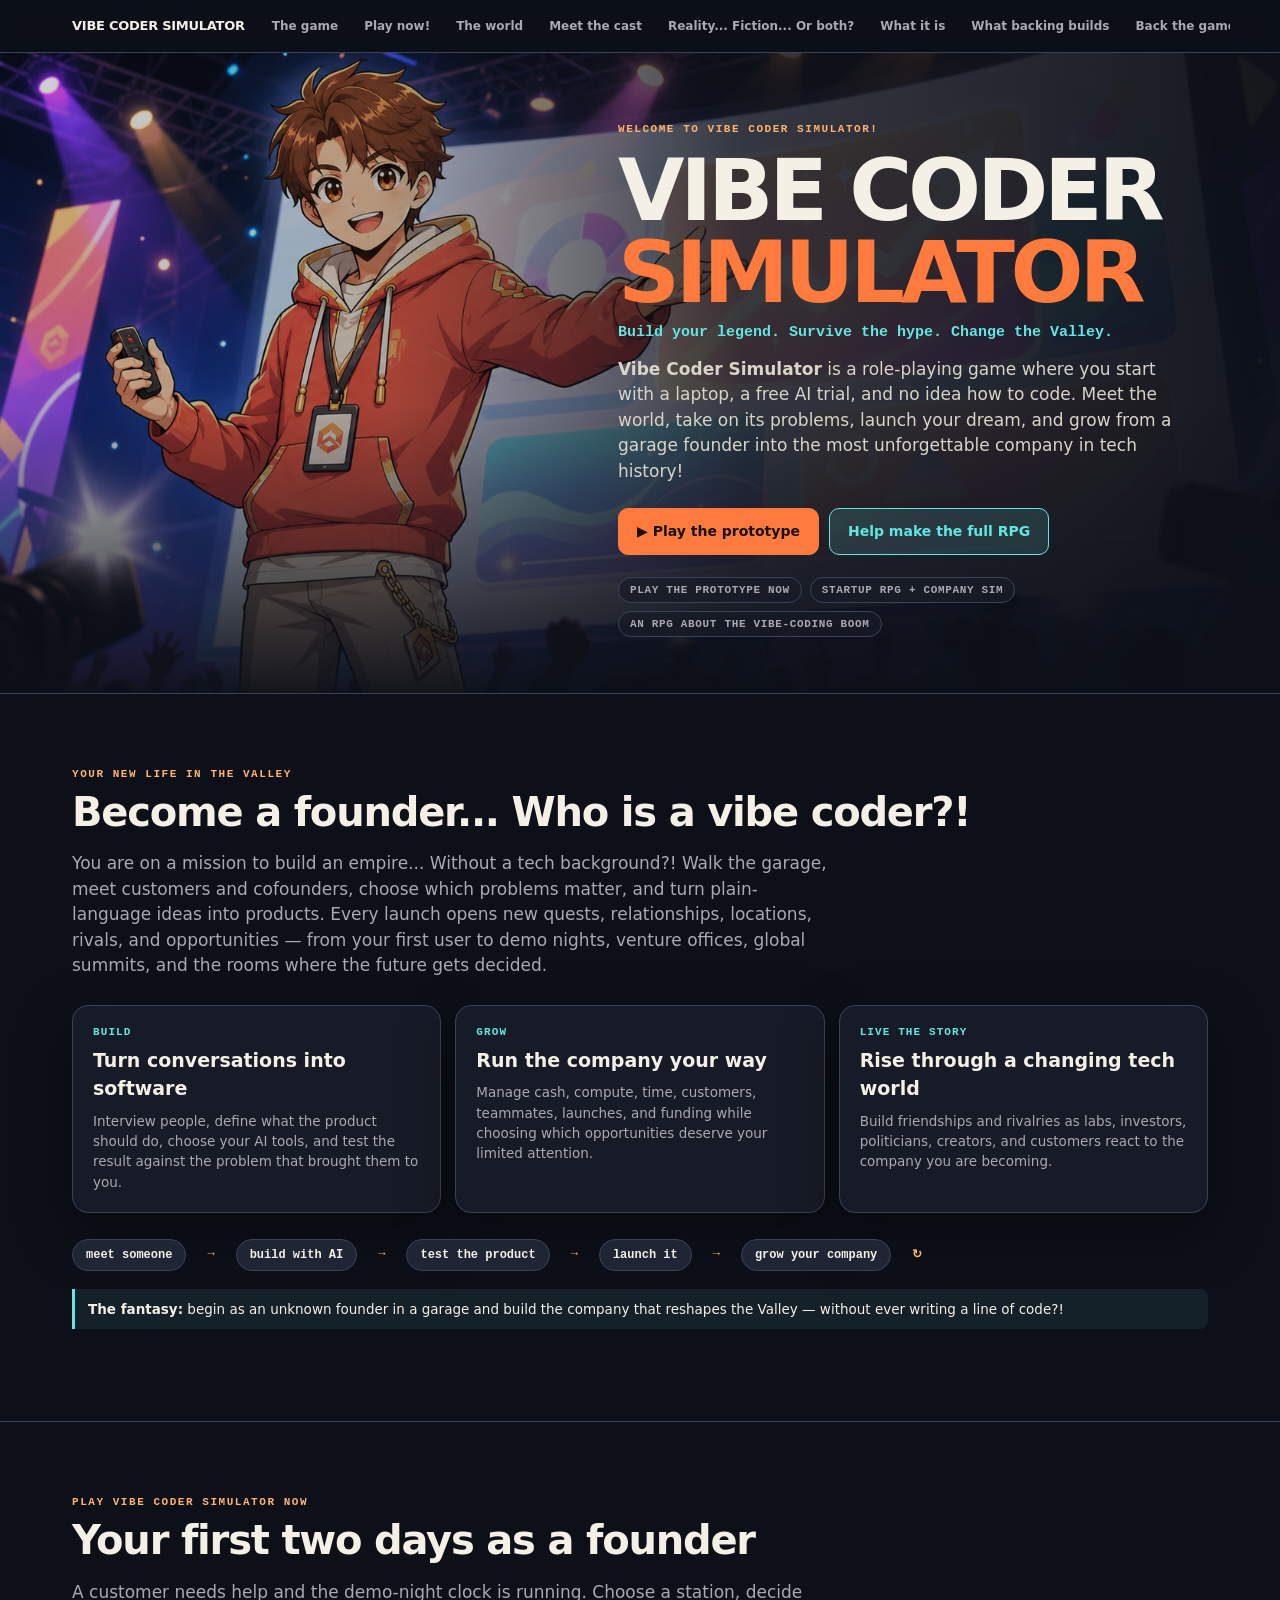
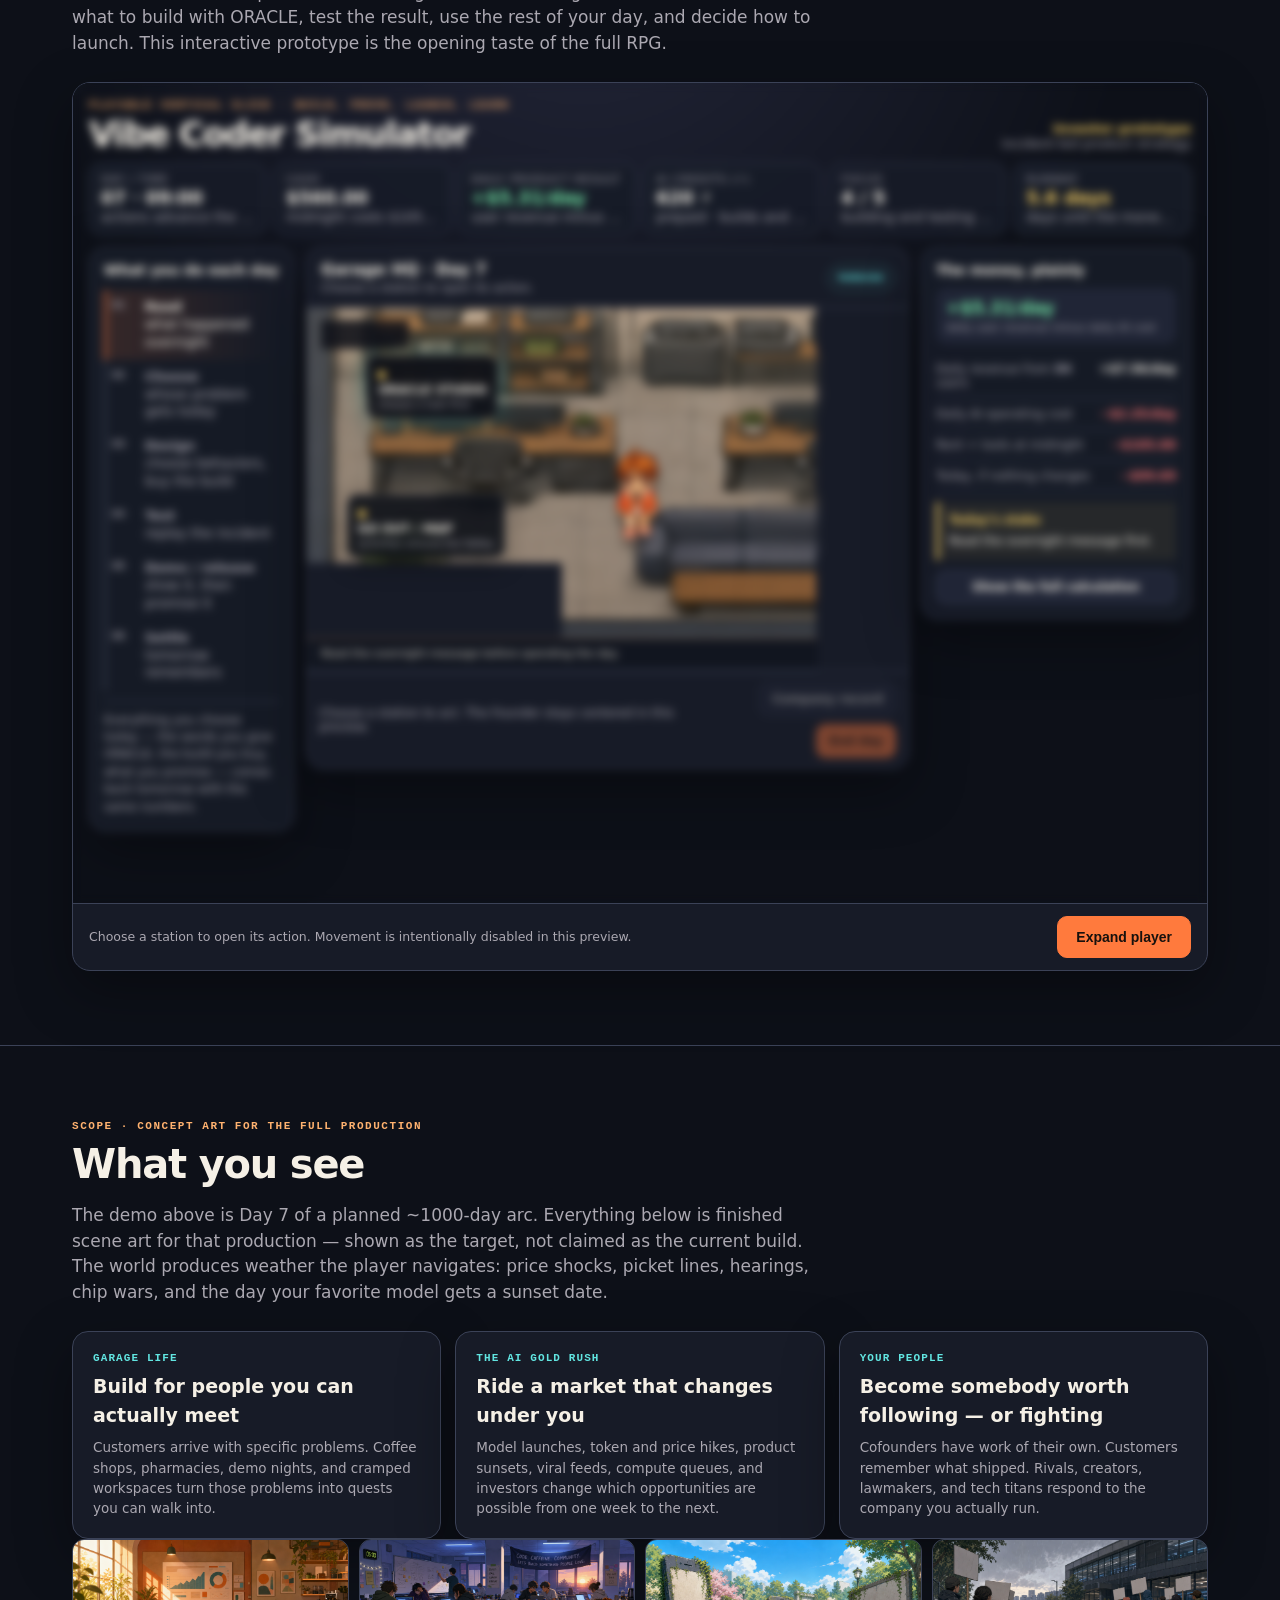
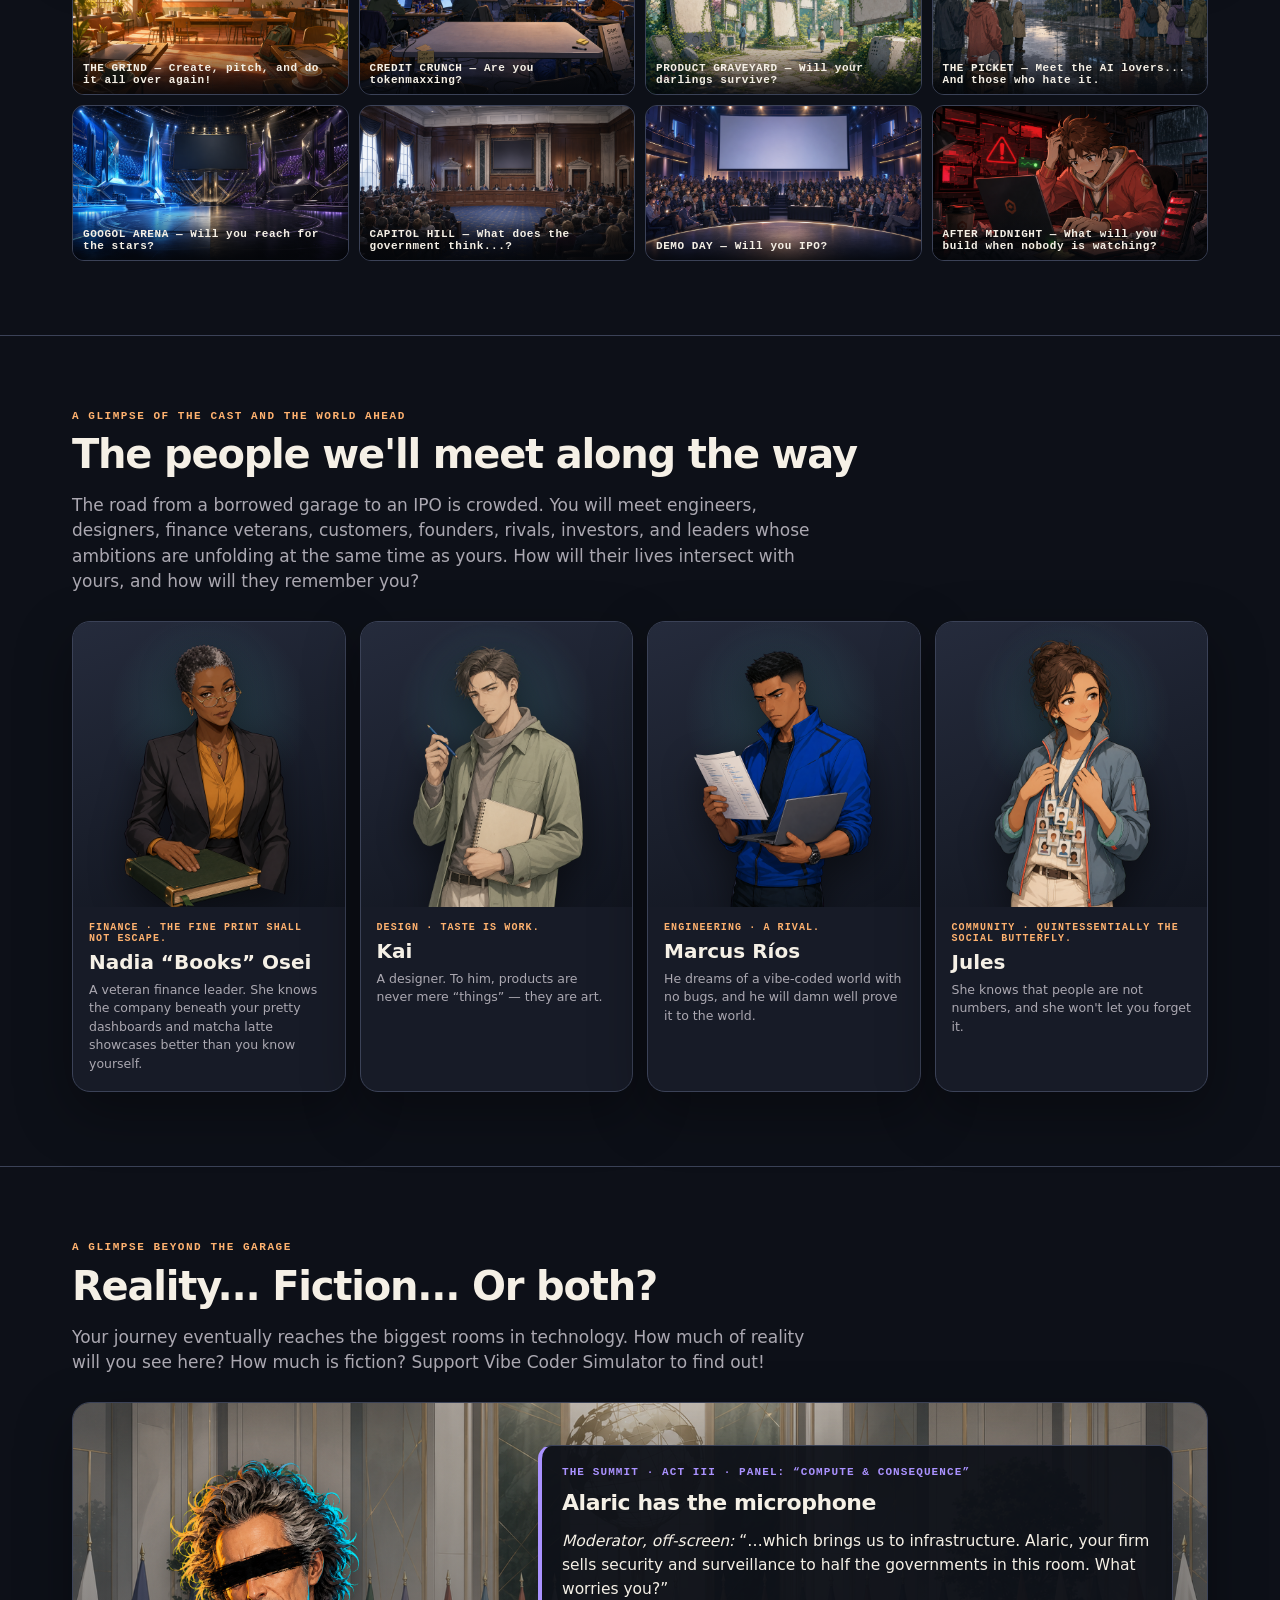
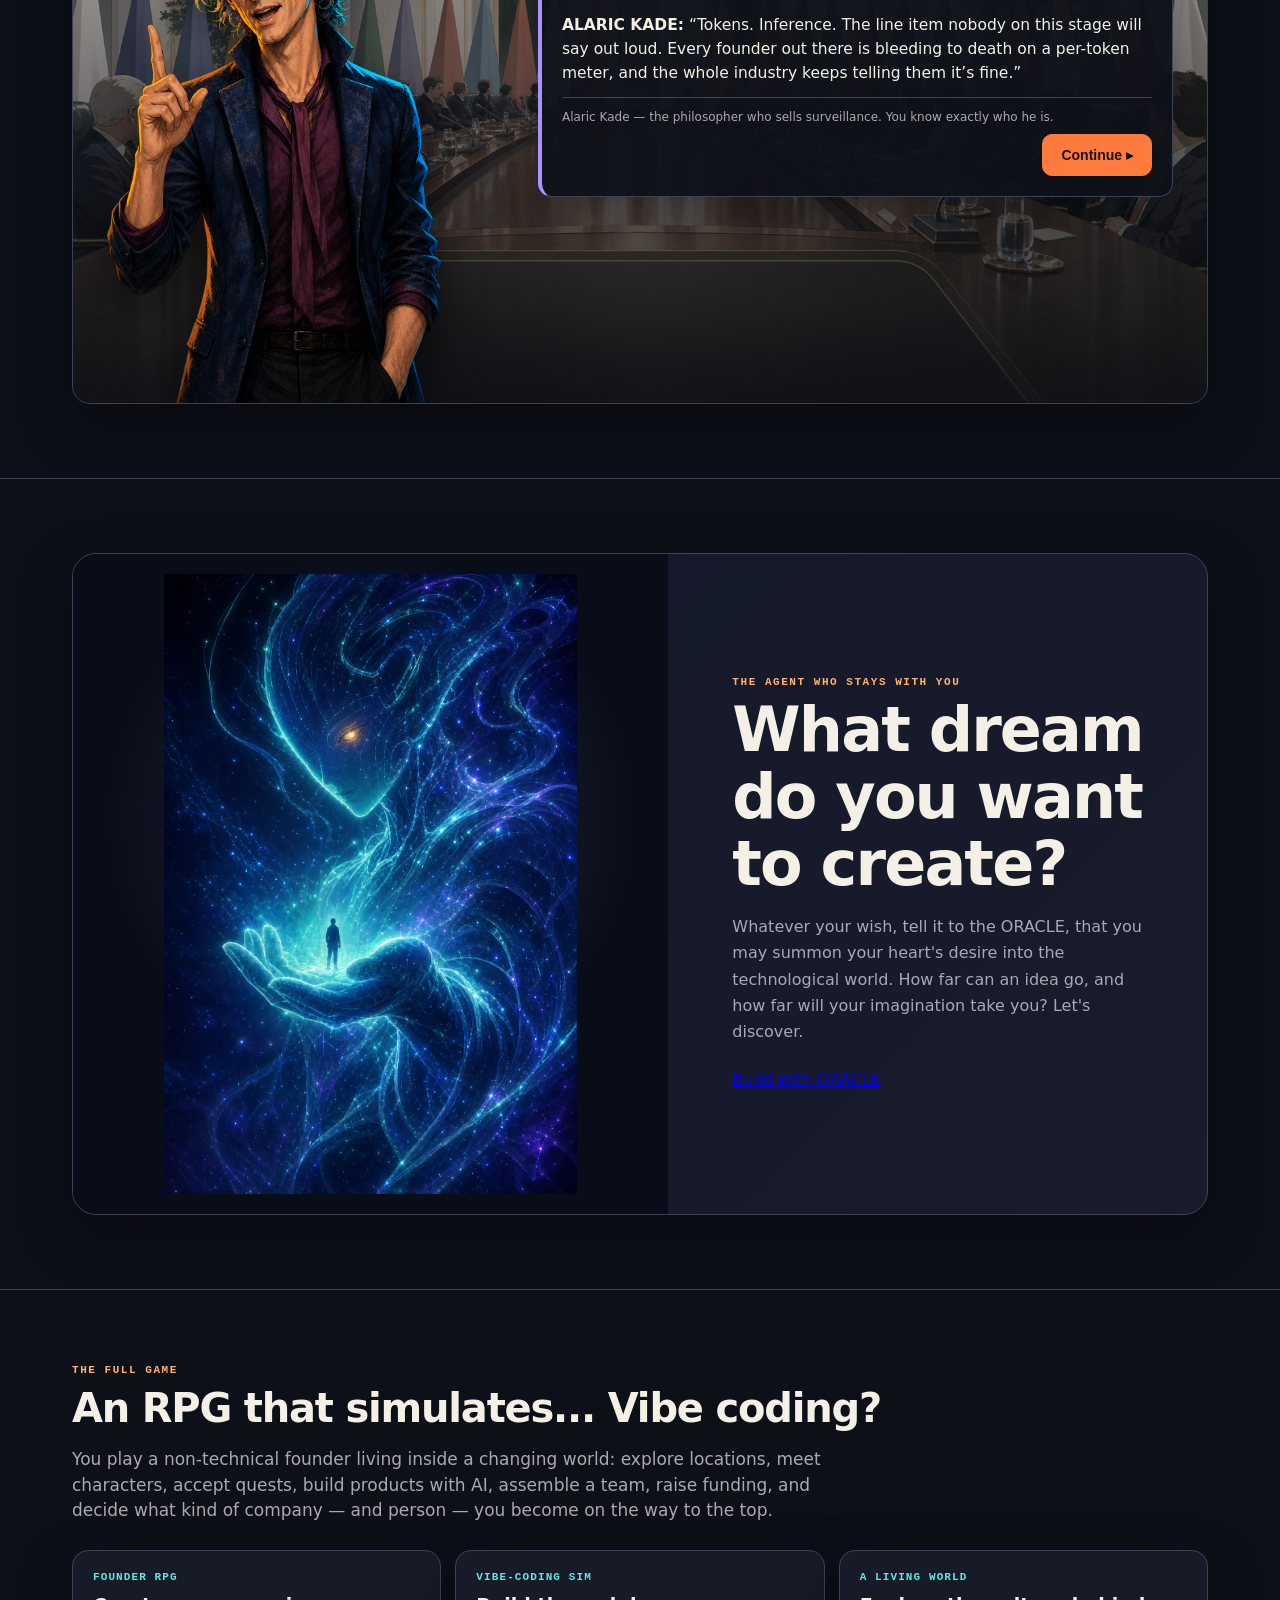
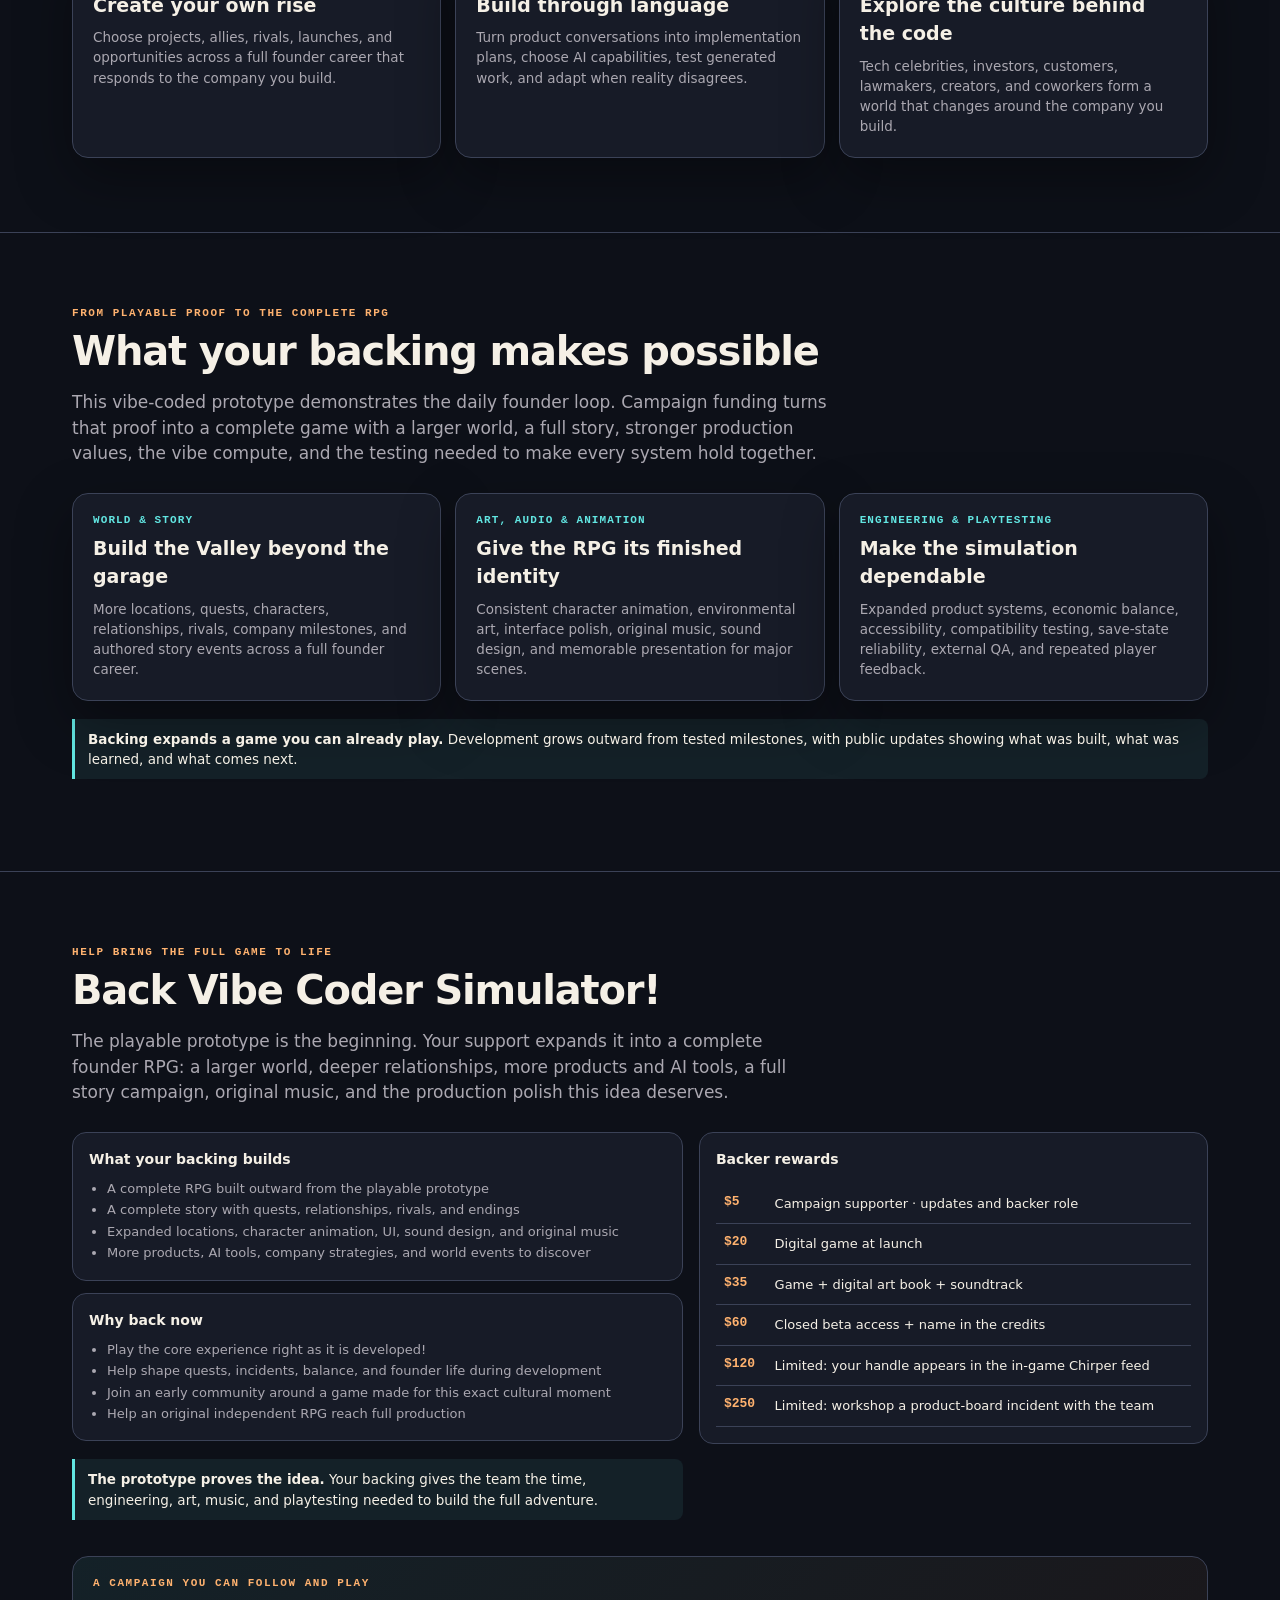
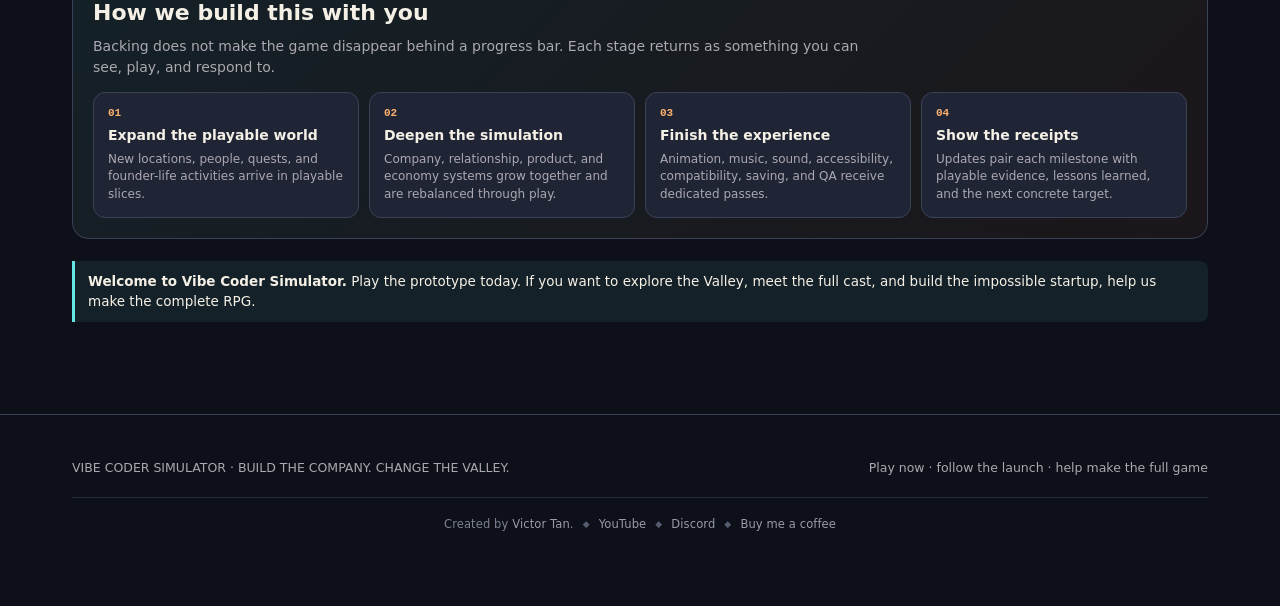
==== index.html @ 46c64060 "Publish Vibe Coder Simulator campaign preview" ====
<!DOCTYPE html>
<html lang="en">
<head>
<meta charset="utf-8">
<meta name="viewport" content="width=device-width, initial-scale=1">
<title>Vibe Coder Simulator — The startup RPG</title>
<style>
  :root{
    --bg:#0d1018;--panel:#171b27;--panel2:#202536;--panel3:#292f42;--ink:#f5f0e6;
    --muted:#aba8b1;--line:#3b4257;--orange:#ff7a3d;--orange2:#ffb26f;--cyan:#62e6e2;
    --green:#73e7a6;--yellow:#f3cc62;--red:#ff7777;--violet:#aa92ff;
    --shadow:0 20px 55px rgba(0,0,0,.35)
  }
  *{box-sizing:border-box}
  html{scroll-behavior:smooth}
  body{margin:0;background:var(--bg);color:var(--ink);font-family:Inter,ui-sans-serif,system-ui,-apple-system,"Segoe UI",sans-serif;line-height:1.5}
  .micro{font:700 11px/1.2 ui-monospace,SFMono-Regular,Menlo,monospace;letter-spacing:.14em;text-transform:uppercase;color:var(--orange2)}
  .wrap{max-width:1180px;margin:0 auto;padding:0 22px}
  nav{position:sticky;top:0;z-index:40;background:rgba(13,16,24,.92);backdrop-filter:blur(8px);border-bottom:1px solid var(--line)}
  nav .wrap{display:flex;gap:4px;align-items:center;padding:10px 22px;overflow-x:auto}
  nav b{font-size:13px;letter-spacing:-.02em;margin-right:12px;white-space:nowrap}
  nav a{color:var(--muted);text-decoration:none;font-size:12px;font-weight:700;padding:7px 11px;border-radius:999px;white-space:nowrap}
  nav a:hover{color:var(--ink);background:var(--panel2)}
  section{padding:74px 0;border-bottom:1px solid var(--line)}
  h2{font-size:clamp(26px,3.4vw,40px);letter-spacing:-.03em;line-height:1.08;margin:10px 0 14px}
  h3{font-size:17px;margin:0 0 8px}
  p.lead{font-size:17px;color:var(--muted);max-width:760px}
  .btn{display:inline-block;border:1px solid var(--line);border-radius:10px;background:var(--panel2);color:var(--ink);padding:12px 18px;cursor:pointer;font-weight:800;font-size:14px;text-decoration:none}
  .btn:hover{border-color:var(--orange2)}
  .btn.primary{background:var(--orange);border-color:var(--orange);color:#17110d}
  .btn.cyan{background:rgba(98,230,226,.14);border-color:var(--cyan);color:var(--cyan)}

  /* HERO */
  .hero{position:relative;overflow:hidden;border-bottom:1px solid var(--line);background:
    linear-gradient(90deg,rgba(13,16,24,.03) 0%,rgba(13,16,24,.16) 30%,rgba(13,16,24,.78) 58%,rgba(13,16,24,.96) 100%),
    linear-gradient(180deg,rgba(13,16,24,.15) 0%,rgba(13,16,24,.2) 55%,rgba(13,16,24,.96) 100%),
    url('assets/scenes/founder-vibe-coding/pc-01-demo-day-presentation-success-v1.png') 78% 24%/cover}
  .hero .wrap{display:flex;justify-content:flex-end;align-items:flex-end;min-height:640px;padding-top:70px;padding-bottom:0}
  .hero-copy{padding-bottom:56px;max-width:590px;width:52%}
  .hero h1{font-size:clamp(44px,7vw,86px);line-height:.95;letter-spacing:-.05em;margin:14px 0 4px}
  .hero h1 span{color:var(--orange)}
  .tagline{font:700 15px ui-monospace,monospace;color:var(--cyan);margin:10px 0 16px}
  .hero p{color:#d9d4c8;font-size:17px;max-width:560px;margin:0 0 24px}
  .hero-cta{display:flex;gap:10px;flex-wrap:wrap}
  .hero-art{align-self:end;display:flex;justify-content:center}
  .hero-art img{max-height:540px;max-width:100%;filter:drop-shadow(0 24px 34px rgba(0,0,0,.55))}
  .badges{display:flex;gap:8px;flex-wrap:wrap;margin-top:22px}
  .badge{font:700 11px ui-monospace,monospace;letter-spacing:.06em;color:var(--muted);border:1px solid var(--line);border-radius:999px;padding:6px 11px;background:rgba(23,27,39,.75)}

  /* CARDS */
  .grid3{display:grid;grid-template-columns:repeat(3,1fr);gap:14px;margin:26px 0 0}
  .card{background:var(--panel);border:1px solid var(--line);border-radius:16px;padding:20px;box-shadow:var(--shadow)}
  .card .k{font:700 11px ui-monospace,monospace;letter-spacing:.1em;color:var(--cyan)}
  .card h3{font-size:19px;margin:8px 0 8px}
  .card p{font-size:13.5px;color:var(--muted);margin:0}
  .loop-line{display:flex;gap:8px;flex-wrap:wrap;margin-top:26px}
  .loop-chip{font:700 12px ui-monospace,monospace;border:1px solid var(--line);border-radius:999px;padding:8px 13px;color:var(--ink);background:var(--panel2)}
  .loop-chip.arrow{border:0;background:none;color:var(--orange2)}

  /* DEMO */
  .demo-frame{margin-top:26px;border:1px solid var(--line);border-radius:18px;overflow:hidden;box-shadow:var(--shadow);background:var(--panel)}
  .demo-frame iframe{width:100%;height:820px;border:0;display:block}
  .demo-note{display:flex;gap:12px;justify-content:space-between;align-items:center;padding:12px 16px;border-top:1px solid var(--line);flex-wrap:wrap}
  .demo-note p{margin:0;font-size:12.5px;color:var(--muted)}
  .demo-frame.expanded{position:fixed;inset:8px;z-index:100;margin:0;border-radius:14px;display:flex;flex-direction:column;background:var(--bg)}
  .demo-frame.expanded iframe{height:auto;min-height:0;flex:1}
  .demo-frame.expanded .demo-note{background:var(--panel)}
  body.demo-expanded{overflow:hidden}

  /* WORLD GALLERY */
  .gallery{display:grid;grid-template-columns:repeat(4,1fr);gap:10px}
  .shot{position:relative;margin:0;border:1px solid var(--line);border-radius:12px;overflow:hidden;aspect-ratio:16/9;background:var(--panel2)}
  .shot img{width:100%;height:100%;object-fit:cover;display:block;transition:transform .25s}
  .shot:hover img{transform:scale(1.04)}
  .shot figcaption{position:absolute;inset:auto 0 0 0;padding:20px 10px 8px;background:linear-gradient(180deg,transparent,rgba(4,6,10,.88));font:700 11px ui-monospace,monospace;letter-spacing:.05em}

  /* PEOPLE + AGENTS */
  .people-grid{display:grid;grid-template-columns:repeat(4,1fr);gap:14px;margin-top:26px}
  .people-card{overflow:hidden;border:1px solid var(--line);border-radius:18px;background:var(--panel);box-shadow:var(--shadow)}
  .people-portrait{height:285px;display:flex;align-items:flex-end;justify-content:center;background:radial-gradient(circle at 50% 32%,rgba(98,230,226,.16),transparent 42%),linear-gradient(160deg,#252b3c,#11151f);overflow:hidden}
  .people-portrait img{display:block;width:100%;height:100%;object-fit:contain;object-position:center bottom;padding:14px 12px 0;filter:drop-shadow(0 14px 18px rgba(0,0,0,.48))}
  .people-copy{padding:15px 16px 18px}
  .people-copy .role{font:700 10px ui-monospace,monospace;letter-spacing:.11em;text-transform:uppercase;color:var(--orange2)}
  .people-copy h3{font-size:20px;line-height:1.1;margin:7px 0 8px}
  .people-copy p{font-size:12.5px;color:var(--muted);margin:0;line-height:1.48}
  .oracle-showcase{display:grid;grid-template-columns:minmax(0,1.05fr) minmax(300px,.95fr);overflow:hidden;border:1px solid var(--line);border-radius:24px;background:linear-gradient(135deg,#12172a,#191c2a);box-shadow:var(--shadow)}
  .oracle-art{min-height:560px;display:flex;align-items:center;justify-content:center;padding:20px;background:radial-gradient(circle at 50% 40%,rgba(170,146,255,.18),transparent 54%),#090d18}
  .oracle-art img{display:block;width:100%;height:100%;max-height:620px;object-fit:contain;object-position:center}
  .oracle-copy{align-self:center;padding:clamp(28px,5vw,66px)}
  .oracle-copy h2{font-size:clamp(34px,5vw,62px);margin:8px 0 16px}
  .oracle-copy p{font-size:16px;color:var(--muted);line-height:1.65;margin:0 0 22px}

  .roadmap{display:grid;grid-template-columns:repeat(4,1fr);gap:10px;margin-top:14px}
  .road-step{background:var(--panel2);border:1px solid var(--line);border-radius:12px;padding:14px}
  .road-step .n{display:block;color:var(--orange2);font:700 11px ui-monospace,monospace;margin-bottom:6px}
  .road-step b{display:block;font-size:14px;margin-bottom:5px}
  .road-step p{margin:0;color:var(--muted);font-size:12px;line-height:1.45}
  .development{margin-top:18px;padding:20px;background:linear-gradient(135deg,rgba(98,230,226,.08),rgba(255,122,61,.06));border:1px solid var(--line);border-radius:16px}
  .development h3{font-size:22px;margin:6px 0 7px}.development>p{max-width:790px;color:var(--muted);margin:0;font-size:14px}

  /* CUTSCENE */
  .scene-shell{margin-top:26px;border:1px solid var(--line);border-radius:18px;overflow:hidden;box-shadow:var(--shadow)}
  .scene{position:relative;min-height:600px;background:linear-gradient(180deg,rgba(11,13,18,.18),rgba(11,13,18,.87)),url('assets/scenes/BG-11-summit-table.png') center/cover}
  .scene-character{position:absolute;left:2%;bottom:0;height:92%;max-width:44%;object-fit:contain;object-position:left bottom;filter:drop-shadow(0 18px 22px rgba(0,0,0,.6));transition:opacity .2s}
  .scene-box{position:absolute;right:3%;top:7%;width:56%;background:rgba(13,16,24,.94);border:1px solid var(--line);border-left:4px solid var(--violet);border-radius:14px;padding:20px;box-shadow:var(--shadow)}
  .scene-box .speaker{font:700 11px ui-monospace,monospace;letter-spacing:.1em;color:var(--violet)}
  .scene-box h4{font-size:22px;margin:8px 0 10px;letter-spacing:-.02em}
  .scene-box p{font-size:15.5px;line-height:1.55;margin:0 0 12px}
  .scene-box .aside{font-size:12px;color:var(--muted);border-top:1px solid var(--line);padding-top:10px;margin-top:4px}
  .scene-actions{display:flex;justify-content:flex-end;gap:8px;margin-top:8px}
  .hud-mock{background:#11151f;border:1px dashed var(--line);border-radius:10px;padding:10px 13px;font:12.5px/1.7 ui-monospace,monospace;color:var(--yellow);margin:10px 0}
  .ticker{background:#11151f;border:1px solid var(--line);border-radius:10px;padding:10px 13px;font:12px/1.6 ui-monospace,monospace;color:var(--cyan);margin:10px 0}

  /* DESIGN NOTES */
  .note-card{background:var(--panel);border:1px solid var(--line);border-radius:16px;padding:20px;margin-top:14px}
  .note-card .q{font-size:16px;font-weight:800;margin:0 0 8px}
  .note-card p{font-size:13.5px;color:var(--muted);margin:0 0 8px}
  .status{display:inline-block;font:700 10px ui-monospace,monospace;letter-spacing:.08em;border-radius:999px;padding:4px 10px;margin-bottom:10px}
  .status.shipped{color:var(--green);border:1px solid rgba(115,231,166,.5)}
  .status.next{color:var(--yellow);border:1px solid rgba(243,204,98,.5)}
  .status.shift{color:var(--red);border:1px solid rgba(255,119,119,.5)}

  /* KICKSTARTER */
  .ks-grid{display:grid;grid-template-columns:1.2fr 1fr;gap:16px;margin-top:26px}
  .scopebox{background:var(--panel);border:1px solid var(--line);border-radius:14px;padding:16px}
  .scopebox.risk{border-color:rgba(255,119,119,.5)}
  .scopebox h3{font-size:14px}
  .scopebox ul{margin:0;padding-left:18px;color:var(--muted);font-size:13px;line-height:1.65}
  .tiers{width:100%;border-collapse:collapse;margin-top:14px}
  .tiers td{padding:10px 8px;border-bottom:1px solid var(--line);font-size:13px;vertical-align:top}
  .tiers td:first-child{font:700 13px ui-monospace,monospace;color:var(--orange2);white-space:nowrap}
  .budget-table{width:100%;border-collapse:collapse;margin-top:18px;background:var(--panel);border:1px solid var(--line);border-radius:14px;overflow:hidden}
  .budget-table th,.budget-table td{padding:12px 14px;border-bottom:1px solid var(--line);font-size:13px;text-align:left;vertical-align:top}
  .budget-table th{font:700 10px ui-monospace,monospace;letter-spacing:.09em;color:var(--orange2);background:var(--panel2)}
  .budget-table td:nth-child(2){color:var(--muted)}
  .budget-table td:last-child,.budget-table th:last-child{text-align:right;white-space:nowrap;font-family:ui-monospace,monospace;color:var(--ink)}
  .budget-table tr:last-child td{border-bottom:0;font-weight:800;background:rgba(255,122,61,.08)}
  .plain-rule{border-left:3px solid var(--cyan);padding:10px 13px;background:rgba(98,230,226,.08);font-size:13.5px;line-height:1.5;margin:18px 0;border-radius:0 8px 8px 0}
  footer{padding:44px 0 64px;color:var(--muted);font-size:12.5px}
  footer .wrap{display:grid;grid-template-columns:1fr auto;align-items:center;gap:14px 28px}
  .creator-credit{grid-column:1/-1;display:flex;align-items:center;justify-content:center;gap:9px;padding-top:18px;margin-top:6px;border-top:1px solid rgba(59,66,87,.58);color:#7f8190;font-size:11.5px;letter-spacing:.01em}
  .creator-credit a{color:#999aa7;text-decoration:none;transition:color .18s ease}
  .creator-credit a:hover,.creator-credit a:focus-visible{color:var(--cyan)}
  .creator-credit .dot{color:#555b70;font-size:9px}

  @media(max-width:980px){
    .hero .wrap{min-height:0}
    .hero-copy{padding-bottom:44px;width:58%}
    .grid3,.gallery,.people-grid,.roadmap{grid-template-columns:1fr 1fr}
    .oracle-showcase{grid-template-columns:1fr}.oracle-art{min-height:480px}
    .ks-grid{grid-template-columns:1fr}
    .scene{min-height:660px}
    .scene-character{height:50%;max-width:70%;left:-4%}
    .scene-box{top:auto;bottom:3%;left:3%;right:3%;width:auto}
    .demo-frame iframe{height:640px}
  }
  @media(max-width:700px){
    .hero{background-position:64% 24%;background-size:auto 100%}
    .hero .wrap{align-items:flex-end;min-height:700px;padding-top:300px}
    .hero-copy{width:100%;max-width:none;padding:30px 0 38px;background:linear-gradient(90deg,rgba(13,16,24,.9),rgba(13,16,24,.72))}
    .grid3,.gallery,.people-grid,.roadmap{grid-template-columns:1fr}
    .oracle-art{min-height:420px}.oracle-copy{padding:28px}
    footer .wrap{grid-template-columns:1fr;text-align:center}
    .creator-credit{grid-column:1;flex-wrap:wrap;row-gap:5px}
  }
</style>
</head>
<body>

<nav><div class="wrap">
  <b>VIBE CODER SIMULATOR</b>
  <a href="#premise">The game</a><a href="#play">Play now!</a><a href="#world">The world</a>
  <a href="#people">Meet the cast</a><a href="#cutscene">Reality... Fiction... Or both?</a><a href="#proof">What it is</a><a href="#funding">What backing builds</a><a href="#backing">Back the game</a>
</div></nav>

<!-- ============ HERO ============ -->
<header class="hero"><div class="wrap">
  <div class="hero-copy">
    <div class="micro">Welcome to Vibe Coder Simulator!</div>
    <h1>VIBE CODER<br><span>SIMULATOR</span></h1>
    <div class="tagline">Build your legend. Survive the hype. Change the Valley.</div>
    <p><b>Vibe Coder Simulator</b> is a role-playing game where you start with
    a laptop, a free AI trial, and no idea how to code. Meet the world, take on its
    problems, launch your dream, and
    grow from a garage founder into the most unforgettable company in tech history!</p>
    <div class="hero-cta">
      <a class="btn primary" href="#play">▶ Play the prototype</a>
      <a class="btn cyan" href="#backing">Help make the full RPG</a>
    </div>
    <div class="badges">
      <span class="badge">PLAY THE PROTOTYPE NOW</span>
      <span class="badge">STARTUP RPG + COMPANY SIM</span>
      <span class="badge">AN RPG ABOUT THE VIBE-CODING BOOM</span>
    </div>
  </div>
</div></header>

<!-- ============ PREMISE ============ -->
<section id="premise"><div class="wrap">
  <div class="micro">Your new life in the Valley</div>
  <h2>Become a founder... Who is a vibe coder?!</h2>
  <p class="lead">You are on a mission to build an empire... Without a tech background?! Walk the garage, meet customers and cofounders, choose which problems
  matter, and turn plain-language ideas into products. Every launch opens new quests,
  relationships, locations, rivals, and opportunities — from your first user to demo
  nights, venture offices, global summits, and the rooms where the future gets decided.</p>

  <div class="grid3">
    <div class="card"><div class="k">BUILD</div><h3>Turn conversations into software</h3>
      <p>Interview people, define what the product should do, choose your AI tools, and
      test the result against the problem that brought them to you.</p></div>
    <div class="card"><div class="k">GROW</div><h3>Run the company your way</h3>
      <p>Manage cash, compute, time, customers, teammates, launches, and funding while
      choosing which opportunities deserve your limited attention.</p></div>
    <div class="card"><div class="k">LIVE THE STORY</div><h3>Rise through a changing tech world</h3>
      <p>Build friendships and rivalries as labs, investors, politicians, creators, and
      customers react to the company you are becoming.</p></div>
  </div>

  <div class="loop-line">
    <span class="loop-chip">meet someone</span><span class="loop-chip arrow">→</span>
    <span class="loop-chip">build with AI</span><span class="loop-chip arrow">→</span>
    <span class="loop-chip">test the product</span><span class="loop-chip arrow">→</span>
    <span class="loop-chip">launch it</span><span class="loop-chip arrow">→</span>
    <span class="loop-chip">grow your company</span><span class="loop-chip arrow">↻</span>
  </div>

  <div class="plain-rule"><b>The fantasy:</b> begin as an unknown founder in a garage and
  build the company that reshapes the Valley — without ever writing a line of code?!</div>
</div></section>

<!-- ============ PLAYABLE ============ -->
<section id="play"><div class="wrap">
  <div class="micro">Play Vibe Coder Simulator now</div>
  <h2>Your first two days as a founder</h2>
  <p class="lead">A customer needs help and the demo-night clock is running. Choose a
  station, decide what to build with ORACLE, test the result, use the rest of your day,
  and decide how to launch. This interactive prototype is the opening taste of the full RPG.</p>
  <div class="demo-frame">
    <iframe src="playable-prototype-v5.html" title="Vibe Coder Simulator — playable Day 7/8 slice"></iframe>
    <div class="demo-note">
      <p>Choose a station to open its action. Movement is intentionally disabled in this preview.</p>
      <button class="btn primary" type="button" id="demo-expand" aria-expanded="false">Expand player</button>
    </div>
  </div>
</div></section>

<!-- ============ WORLD ============ -->
<section id="world"><div class="wrap">
  <div class="micro">Scope · concept art for the full production</div>
  <h2>What you see</h2>
  <p class="lead">The demo above is Day 7 of a planned ~1000-day arc. Everything below is
  finished scene art for that production — shown as the target, not claimed as the current
  build. The world produces weather the player navigates: price shocks, picket lines,
  hearings, chip wars, and the day your favorite model gets a sunset date.</p>

  <div class="grid3">
    <div class="card"><div class="k">GARAGE LIFE</div><h3>Build for people you can actually meet</h3><p>Customers arrive with specific problems. Coffee shops, pharmacies, demo nights, and cramped workspaces turn those problems into quests you can walk into.</p></div>
    <div class="card"><div class="k">THE AI GOLD RUSH</div><h3>Ride a market that changes under you</h3><p>Model launches, token and price hikes, product sunsets, viral feeds, compute queues, and investors change which opportunities are possible from one week to the next.</p></div>
    <div class="card"><div class="k">YOUR PEOPLE</div><h3>Become somebody worth following — or fighting</h3><p>Cofounders have work of their own. Customers remember what shipped. Rivals, creators, lawmakers, and tech titans respond to the company you actually run.</p></div>
  </div>

  <div class="gallery">
    <figure class="shot"><img src="assets/scenes/BG-02-the-grind-golden-hour.png" alt="A warm, crowded founder café"><figcaption>THE GRIND — Create, pitch, and do it all over again!</figcaption></figure>
    <figure class="shot"><img src="assets/scenes/EVT-07-winter-compute-queue.png" alt="Founders waiting through a compute shortage"><figcaption>CREDIT CRUNCH — Are you tokenmaxxing?</figcaption></figure>
    <figure class="shot"><img src="assets/scenes/BG-18-product-graveyard-day.png" alt="Abandoned product displays overgrown with flowers"><figcaption>PRODUCT GRAVEYARD — Will your darlings survive?</figcaption></figure>
    <figure class="shot"><img src="assets/scenes/EVT-04-picket-rain.png" alt="AI protesters gathering outside in the rain"><figcaption>THE PICKET — Meet the AI lovers... And those who hate it.</figcaption></figure>
    <figure class="shot"><img src="assets/scenes/BG-10-googol-arena.png" alt="A vast technology keynote arena"><figcaption>GOOGOL ARENA — Will you reach for the stars?</figcaption></figure>
    <figure class="shot"><img src="assets/scenes/BG-09-hearing-room-crowd.png" alt="A government hearing room filled with spectators"><figcaption>CAPITOL HILL — What does the government think...?</figcaption></figure>
    <figure class="shot"><img src="assets/scenes/EVT-01-demo-day-crowd.png" alt="A packed audience watching Demo Day"><figcaption>DEMO DAY — Will you IPO?</figcaption></figure>
    <figure class="shot"><img src="assets/scenes/founder-vibe-coding/pc-01-dark-night-recovery-v1.png" alt="The Founder working alone late at night"><figcaption>AFTER MIDNIGHT — What will you build when nobody is watching?</figcaption></figure>
  </div>
</div></section>

<!-- ============ PEOPLE ============ -->
<section id="people"><div class="wrap">
  <div class="micro">A glimpse of the cast and the world ahead</div>
  <h2>The people we'll meet along the way</h2>
  <p class="lead">The road from a borrowed garage to an IPO is crowded. You will meet
  engineers, designers, finance veterans, customers, founders, rivals, investors, and
  leaders whose ambitions are unfolding at the same time as yours. How will their lives
  intersect with yours, and how will they remember you?</p>

  <div class="people-grid">
    <article class="people-card"><div class="people-portrait"><img src="assets/scenes/characters/CAST-21-nadia/cast-21-nadia-bust-v2.png" alt="Nadia Osei holding her green paper ledger"></div>
      <div class="people-copy"><div class="role">Finance · The fine print shall not escape.</div><h3>Nadia “Books” Osei</h3><p>A veteran finance leader. She knows the company beneath your pretty dashboards and matcha latte showcases better than you know yourself.</p></div></article>
    <article class="people-card"><div class="people-portrait"><img src="assets/scenes/characters/CAST-23-kai/cast-23-kai-bust-v2.png" alt="Kai, a thoughtful product designer with a sketchbook"></div>
      <div class="people-copy"><div class="role">Design · Taste is work.</div><h3>Kai</h3><p>A designer. To him, products are never mere “things” — they are art.</p></div></article>
    <article class="people-card"><div class="people-portrait"><img src="assets/scenes/characters/CAST-24-marcus/cast-24-marcus-bust-v2.png" alt="Marcus Ríos, a precise software engineer"></div>
      <div class="people-copy"><div class="role">Engineering · A rival.</div><h3>Marcus Ríos</h3><p>He dreams of a vibe-coded world with no bugs, and he will damn well prove it to the world.</p></div></article>
    <article class="people-card"><div class="people-portrait"><img src="assets/scenes/characters/CAST-22-jules/cast-22-jules-bust-v2.png" alt="Jules, a magnetic community builder"></div>
      <div class="people-copy"><div class="role">Community · Quintessentially the social butterfly.</div><h3>Jules</h3><p>She knows that people are not numbers, and she won't let you forget it.</p></div></article>
  </div>

</div></section>

<!-- ============ CUTSCENE ============ -->
<section id="cutscene"><div class="wrap">
  <div class="micro">A glimpse beyond the garage</div>
  <h2>Reality... Fiction... Or both?</h2>
  <p class="lead">Your journey eventually reaches the biggest rooms in technology. How much of reality will you see here? How much is fiction? Support Vibe Coder Simulator to find out!</p>
  <div class="scene-shell">
    <div class="scene" id="scene-stage">
      <img class="scene-character" id="scene-art" src="assets/scenes/characters/CAST-34-alaric-kade/censored/dialogue/cast-34-alaric-kade-explaining-v1.png" alt="">
      <div class="scene-box" id="scene-box"></div>
    </div>
  </div>
</div></section>

<!-- ============ ORACLE ============ -->
<section id="oracle"><div class="wrap">
  <div class="oracle-showcase">
    <div class="oracle-art"><img src="assets/generated/AN-02/an-02-v2.png" alt="ORACLE as a luminous guide holding the Founder above a cosmic city"></div>
    <div class="oracle-copy">
      <div class="micro">The agent who stays with you</div>
      <h2>What dream do you want to create?</h2>
      <p>Whatever your wish, tell it to the ORACLE, that you may summon your heart's desire into the technological world. How far can an idea go, and how far will your imagination take you? Let's discover.</p>
      <a class="cta" href="#play">Build with ORACLE</a>
    </div>
  </div>
</div></section>

<!-- ============ PLAYABLE PROOF ============ -->
<section id="proof"><div class="wrap">
  <div class="micro">The full game</div>
  <h2>An RPG that simulates... Vibe coding?</h2>
  <p class="lead">You play a non-technical founder living inside
  a changing world: explore locations, meet characters, accept quests, build products
  with AI, assemble a team, raise funding, and decide what kind of company — and person —
  you become on the way to the top.</p>

  <div class="grid3">
    <div class="card"><div class="k">FOUNDER RPG</div><h3>Create your own rise</h3><p>Choose projects, allies, rivals, launches, and opportunities across a full founder career that responds to the company you build.</p></div>
    <div class="card"><div class="k">VIBE-CODING SIM</div><h3>Build through language</h3><p>Turn product conversations into implementation plans, choose AI capabilities, test generated work, and adapt when reality disagrees.</p></div>
    <div class="card"><div class="k">A LIVING WORLD</div><h3>Explore the culture behind the code</h3><p>Tech celebrities, investors, customers, lawmakers, creators, and coworkers form a world that changes around the company you build.</p></div>
  </div>
</div></section>

<!-- ============ WHAT BACKING BUILDS ============ -->
<section id="funding"><div class="wrap">
  <div class="micro">From playable proof to the complete RPG</div>
  <h2>What your backing makes possible</h2>
  <p class="lead">This vibe-coded prototype demonstrates the daily founder loop. Campaign funding turns
  that proof into a complete game with a larger world, a full story, stronger production values,
  the vibe compute, and the testing needed to make every system hold together.</p>

  <div class="grid3">
    <div class="card"><div class="k">WORLD & STORY</div><h3>Build the Valley beyond the garage</h3><p>More locations, quests, characters, relationships, rivals, company milestones, and authored story events across a full founder career.</p></div>
    <div class="card"><div class="k">ART, AUDIO & ANIMATION</div><h3>Give the RPG its finished identity</h3><p>Consistent character animation, environmental art, interface polish, original music, sound design, and memorable presentation for major scenes.</p></div>
    <div class="card"><div class="k">ENGINEERING & PLAYTESTING</div><h3>Make the simulation dependable</h3><p>Expanded product systems, economic balance, accessibility, compatibility testing, save-state reliability, external QA, and repeated player feedback.</p></div>
  </div>

  <div class="plain-rule"><b>Backing expands a game you can already play.</b> Development grows outward from tested milestones, with public updates showing what was built, what was learned, and what comes next.</div>
</div></section>

<!-- ============ KICKSTARTER ============ -->
<section id="backing"><div class="wrap">
  <div class="micro">Help bring the full game to life</div>
  <h2>Back Vibe Coder Simulator!</h2>
  <p class="lead">The playable prototype is the beginning. Your support expands it into
  a complete founder RPG: a larger world, deeper relationships, more products and AI
  tools, a full story campaign, original music, and the production polish this idea deserves.</p>

  <div class="ks-grid">
    <div>
      <div class="scopebox"><h3>What your backing builds</h3><ul>
        <li>A complete RPG built outward from the playable prototype</li>
        <li>A complete story with quests, relationships, rivals, and endings</li>
        <li>Expanded locations, character animation, UI, sound design, and original music</li>
        <li>More products, AI tools, company strategies, and world events to discover</li>
      </ul></div>
      <div class="scopebox" style="margin-top:12px"><h3>Why back now</h3><ul>
        <li>Play the core experience right as it is developed!</li>
        <li>Help shape quests, incidents, balance, and founder life during development</li>
        <li>Join an early community around a game made for this exact cultural moment</li>
        <li>Help an original independent RPG reach full production</li>
      </ul></div>
      <div class="plain-rule"><b>The prototype proves the idea.</b> Your backing gives the
      team the time, engineering, art, music, and playtesting needed to build the full adventure.</div>
    </div>
    <div>
      <div class="scopebox"><h3>Backer rewards</h3>
        <table class="tiers">
          <tr><td>$5</td><td>Campaign supporter · updates and backer role</td></tr>
          <tr><td>$20</td><td>Digital game at launch</td></tr>
          <tr><td>$35</td><td>Game + digital art book + soundtrack</td></tr>
          <tr><td>$60</td><td>Closed beta access + name in the credits</td></tr>
          <tr><td>$120</td><td>Limited: your handle appears in the in-game Chirper feed</td></tr>
          <tr><td>$250</td><td>Limited: workshop a product-board incident with the team</td></tr>
        </table>
      </div>
    </div>
  </div>

  <div class="development">
    <div class="micro">A campaign you can follow and play</div>
    <h3>How we build this with you</h3>
    <p>Backing does not make the game disappear behind a progress bar. Each stage returns as something you can see, play, and respond to.</p>
    <div class="roadmap">
      <div class="road-step"><span class="n">01</span><b>Expand the playable world</b><p>New locations, people, quests, and founder-life activities arrive in playable slices.</p></div>
      <div class="road-step"><span class="n">02</span><b>Deepen the simulation</b><p>Company, relationship, product, and economy systems grow together and are rebalanced through play.</p></div>
      <div class="road-step"><span class="n">03</span><b>Finish the experience</b><p>Animation, music, sound, accessibility, compatibility, saving, and QA receive dedicated passes.</p></div>
      <div class="road-step"><span class="n">04</span><b>Show the receipts</b><p>Updates pair each milestone with playable evidence, lessons learned, and the next concrete target.</p></div>
    </div>
  </div>

  <div class="plain-rule" style="margin-top:22px"><b>Welcome to Vibe Coder Simulator.</b>
  Play the prototype today. If you want to explore the Valley, meet the full cast, and
  build the impossible startup, help us make the complete RPG.</div>
</div></section>

<footer><div class="wrap">
  <div>VIBE CODER SIMULATOR · BUILD THE COMPANY. CHANGE THE VALLEY.</div>
  <div>Play now · follow the launch · help make the full game</div>
  <div class="creator-credit" aria-label="Creator links">
    <span>Created by <a href="https://www.victor-tan.com" target="_blank" rel="noopener noreferrer">Victor Tan</a>.</span>
    <span class="dot" aria-hidden="true">◆</span>
    <a href="https://www.youtube.com/@VictorTan" target="_blank" rel="noopener noreferrer">YouTube</a>
    <span class="dot" aria-hidden="true">◆</span>
    <a href="https://discord.gg/wGKKxUbtvy" target="_blank" rel="noopener noreferrer">Discord</a>
    <span class="dot" aria-hidden="true">◆</span>
    <a href="https://buymeacoffee.com/victortanws" target="_blank" rel="noopener noreferrer">Buy me a coffee</a>
  </div>
</div></footer>

<script>
'use strict';
/* ============ Summit cutscene player ============ */
const ART = {
  alaricExplain:'assets/scenes/characters/CAST-34-alaric-kade/censored/dialogue/cast-34-alaric-kade-explaining-v1.png',
  alaricSmug:'assets/scenes/characters/CAST-34-alaric-kade/censored/reactions/cast-34-alaric-kade-smug-v1.png',
  alaricAmused:'assets/scenes/characters/CAST-34-alaric-kade/censored/reactions/cast-34-alaric-kade-amused-v1.png',
  dorianRight:'assets/scenes/characters/CAST-07-dorian/censored/directional/cast-07-dorian-facing-right-v1.png',
  dorianSkeptical:'assets/scenes/characters/CAST-07-dorian/censored/reactions/cast-07-dorian-reaction-skeptical-v1.png',
  founderNight:'assets/scenes/founder-vibe-coding/pc-01-dark-night-recovery-v1.png'
};
const SCENE = [
  {art:ART.alaricExplain, speaker:'THE SUMMIT · ACT III · PANEL: “COMPUTE & CONSEQUENCE”', title:'Alaric has the microphone', html:`
    <p><i>Moderator, off-screen:</i> “…which brings us to infrastructure. Alaric, your firm
    sells security and surveillance to half the governments in this room. What worries you?”</p>
    <p><b>ALARIC KADE:</b> “Tokens. Inference. The line item nobody on this stage will say
    out loud. Every founder out there is bleeding to death on a per-token meter, and the
    whole industry keeps telling them it’s fine.”</p>`,
    aside:'Alaric Kade — the philosopher who sells surveillance. You know exactly who he is.'},
  {art:ART.alaricSmug, speaker:'ALARIC KADE', title:'“Yeah, the token problem is NONSENSE.”', html:`
    <p><b>ALARIC:</b> “And the way we talk about it? ‘Scale fixes it.’ ‘Prices only go
    down.’ ‘Don’t model it, vibe it.’ Yeah — the token problem is NONSENSE. The
    <i>discourse</i>, I mean. Not everyone thinks it's a problem, though.”</p>
    <p>He turns, delighted, to the man beside him.</p>
    <p><b>ALARIC:</b> “…Isn’t that right, Dario?”</p>`},
  {art:ART.dorianSkeptical, speaker:'DORIAN ANTHOS · HALO LABS', title:'“…It’s Dorian.”', html:`
    <p><b>DORIAN:</b> “…It’s Dorian.”</p>
    <p>A ten-thousand-word pause.</p>
    <p><b>DORIAN:</b> “The last time I wrote about token prices,
    four hundred startups changed their unit economics by morning. Still, words are load-bearing
    up here. His were, just now.”</p>`,
    aside:'Dorian Anthos — the lab cofounder whose essays move markets. Every word sincere; every word, the weather.'},
  {art:ART.founderNight, speaker:'MEANWHILE · ROW 34, SEAT F', title:'The only real number', html:`
    <p>Three rows from the back, you check your phone under the seat in front.</p>
    <div class="hud-mock">AI CREDITS: 470 ⚡ · CASH: $675.65 · RUNWAY: 5.6 DAYS</div>
    <p>You squirm. You wince. A memory surfaces: the app you are building, the bill that never stops ticking. Is he talking directly to you?</p>`},
  {art:ART.alaricAmused, speaker:'THAT AFTERNOON', title:'Words are load-bearing', html:`
    <div class="ticker">CHIRPER · @AlaricK token-problem clip — 2.1M views · quote-dunks: 8,140<br>
    ORACLE CORP BILLING · “Due to geopolitical constraints, inference pricing rises by 50% across the market.”</div>
    <p>Your AI provider raises prices that afternoon. Tomorrow, you will decide what to cut, who to disappoint, and how to keep building your dream.</p>`,
    aside:'In Vibe Coder Simulator, the world of tech becomes the world of your RPG.'}
];
let sceneIdx = 0;
const sceneBox = document.getElementById('scene-box');
const sceneArt = document.getElementById('scene-art');
const demoFrame = document.querySelector('.demo-frame');
const demoExpand = document.getElementById('demo-expand');
function setDemoExpanded(expanded){
  demoFrame.classList.toggle('expanded', expanded);
  document.body.classList.toggle('demo-expanded', expanded);
  demoExpand.setAttribute('aria-expanded', String(expanded));
  demoExpand.textContent = expanded ? 'Exit expanded player' : 'Expand player';
}
demoExpand.onclick = () => setDemoExpanded(!demoFrame.classList.contains('expanded'));
document.addEventListener('keydown', event => {
  if(event.key === 'Escape' && demoFrame.classList.contains('expanded')) setDemoExpanded(false);
});
function renderScene(){
  const p = SCENE[sceneIdx], last = sceneIdx === SCENE.length-1;
  sceneArt.src = p.art;
  sceneBox.innerHTML = `<div class="speaker">${p.speaker}</div><h4>${p.title}</h4>${p.html}
    ${p.aside?`<div class="aside">${p.aside}</div>`:''}
    <div class="scene-actions">
      ${sceneIdx>0?'<button class="btn" id="scene-back">◂ Back</button>':''}
      <button class="btn primary" id="scene-fwd">${last?'Replay scene ↺':'Continue ▸'}</button>
      ${last?'<a class="btn cyan" href="#play">Play what happens next ▸</a>':''}
    </div>`;
  const back = document.getElementById('scene-back');
  if(back) back.onclick = () => {sceneIdx = Math.max(0, sceneIdx-1); renderScene();};
  document.getElementById('scene-fwd').onclick = () => {sceneIdx = last ? 0 : sceneIdx+1; renderScene();};
}
renderScene();
</script>
</body>
</html>
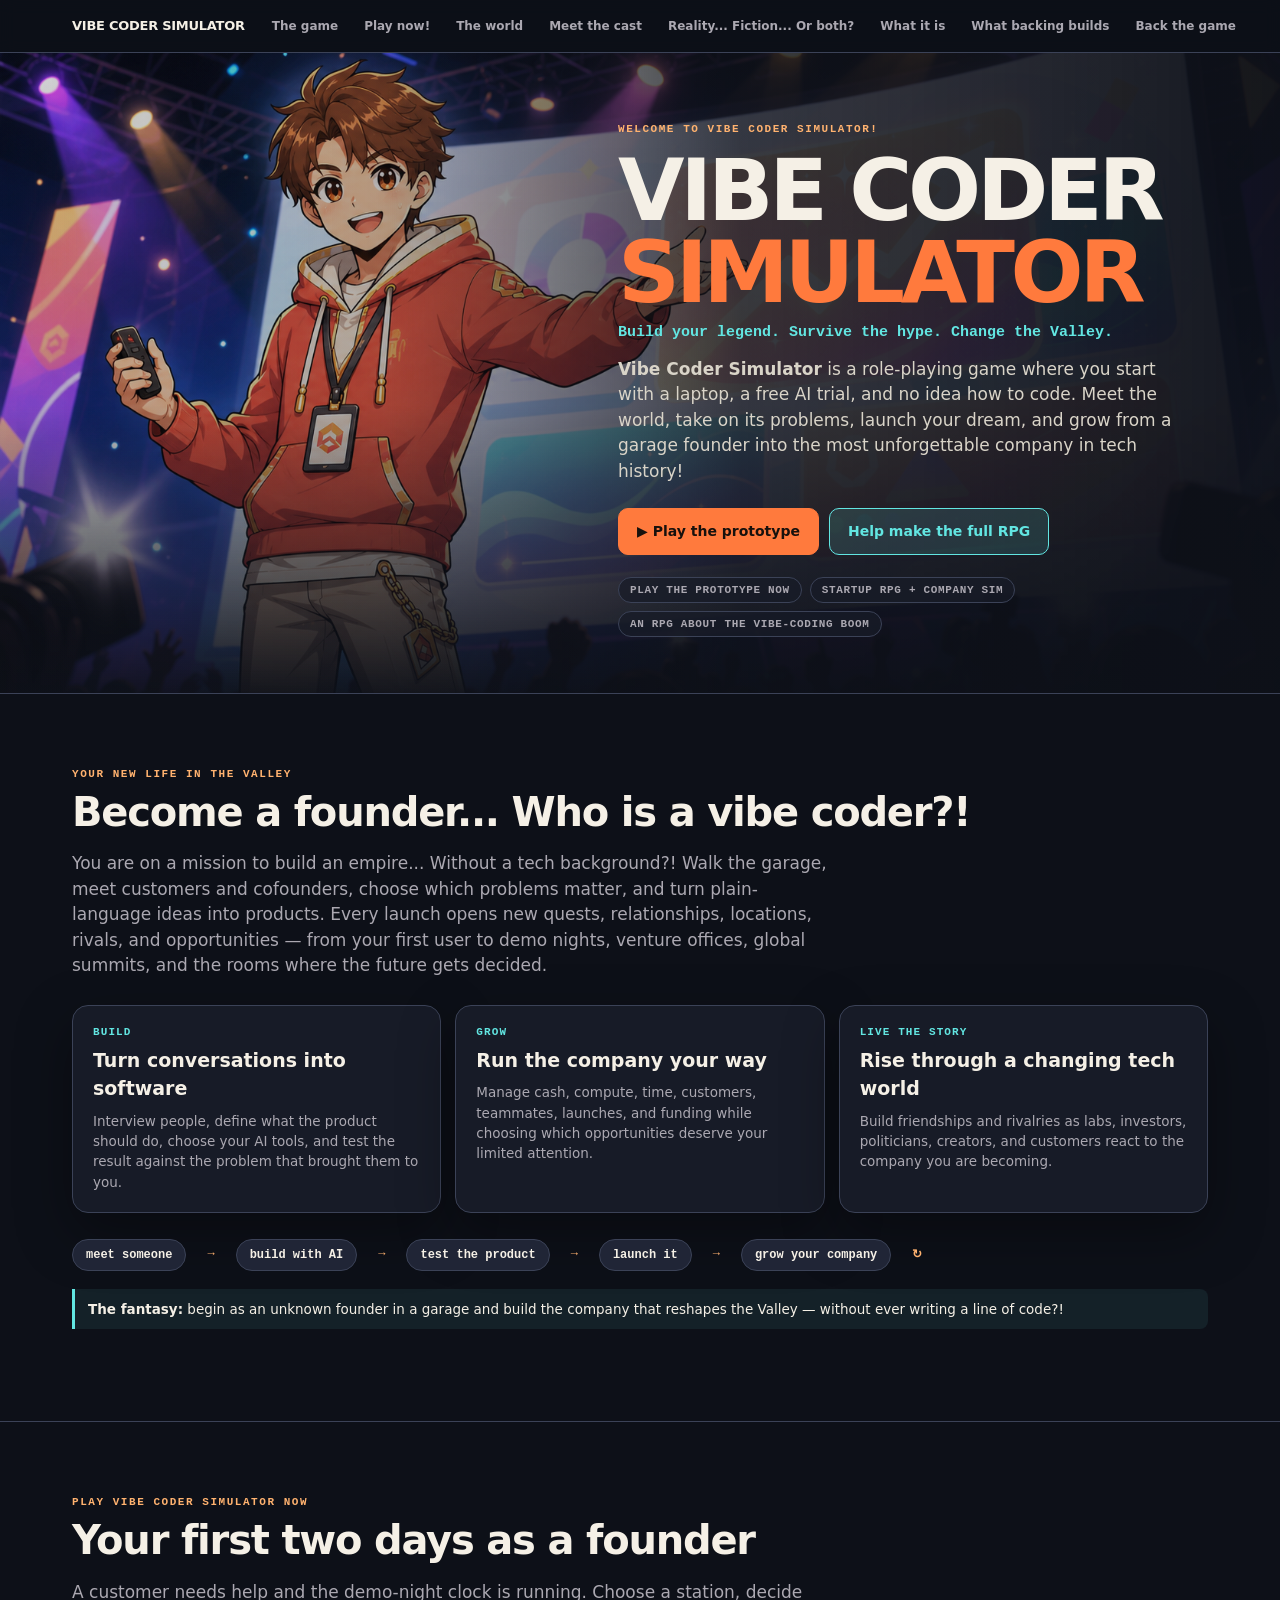
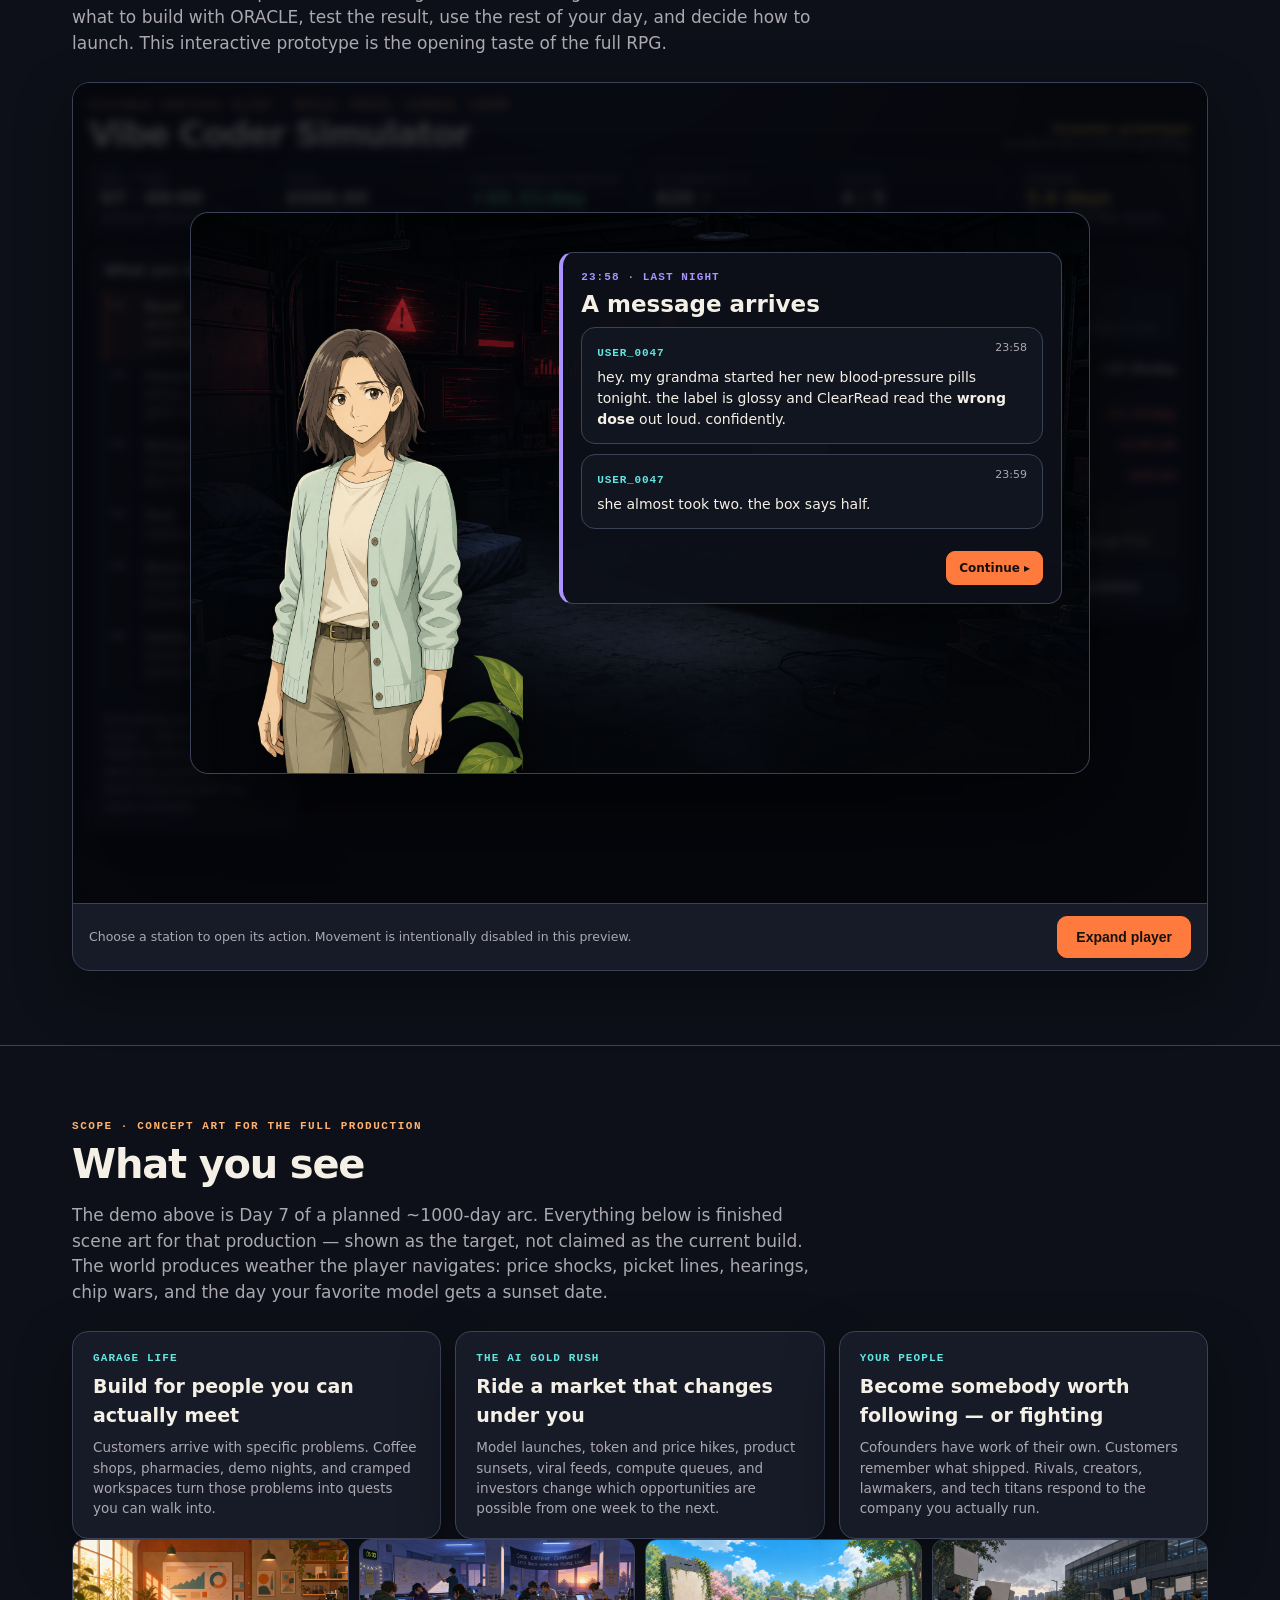
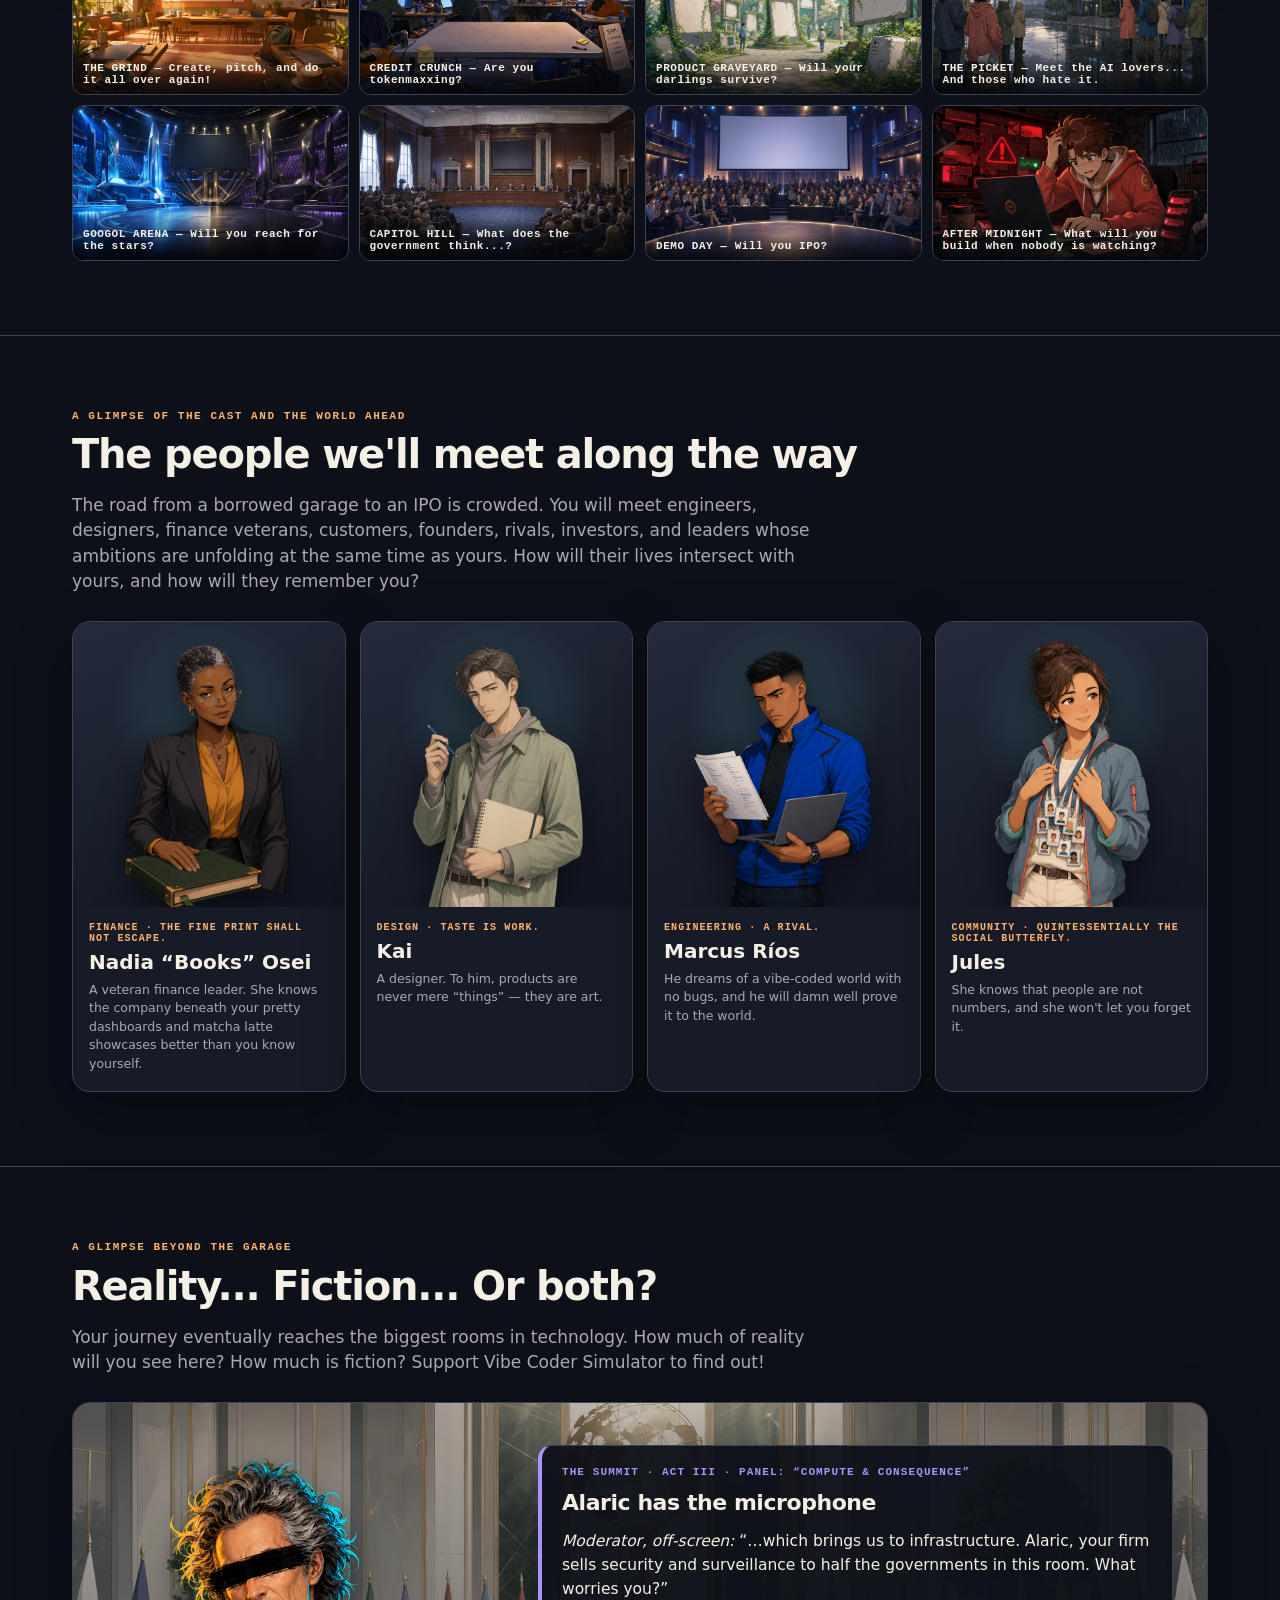
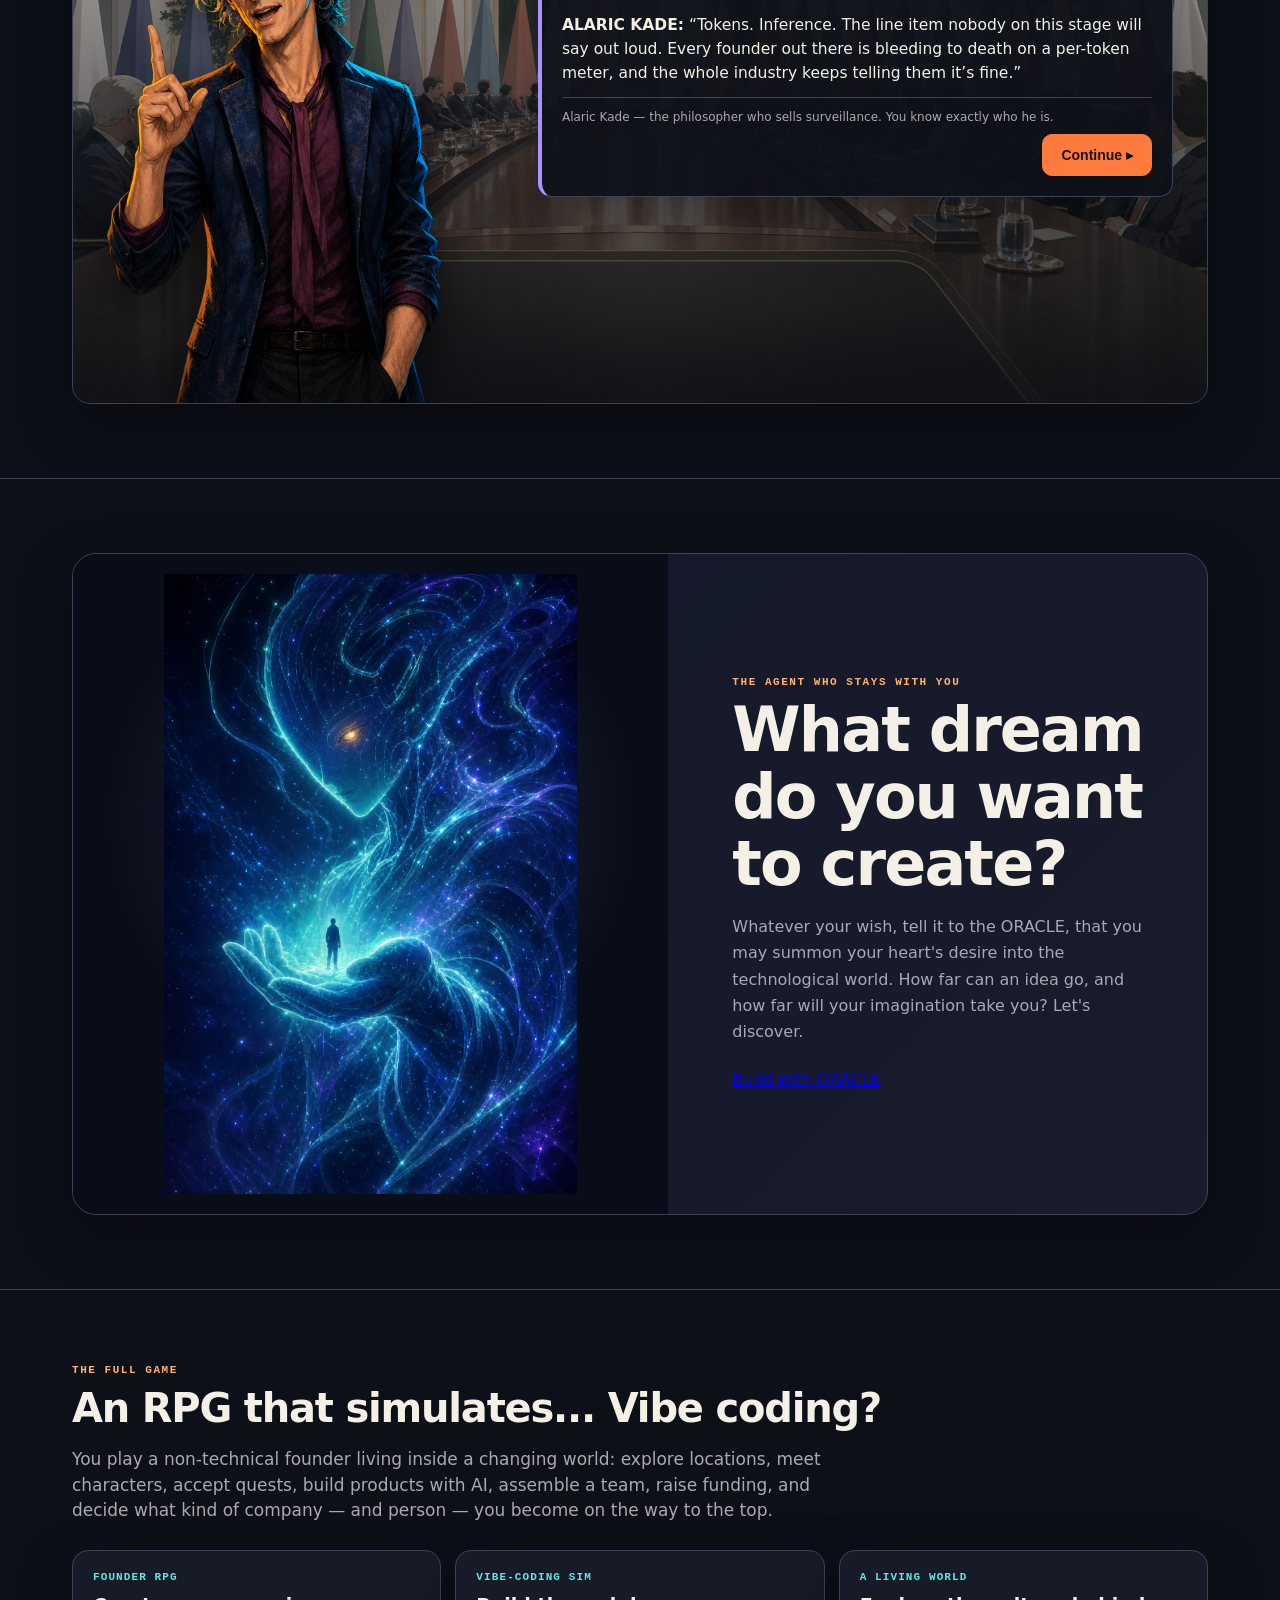
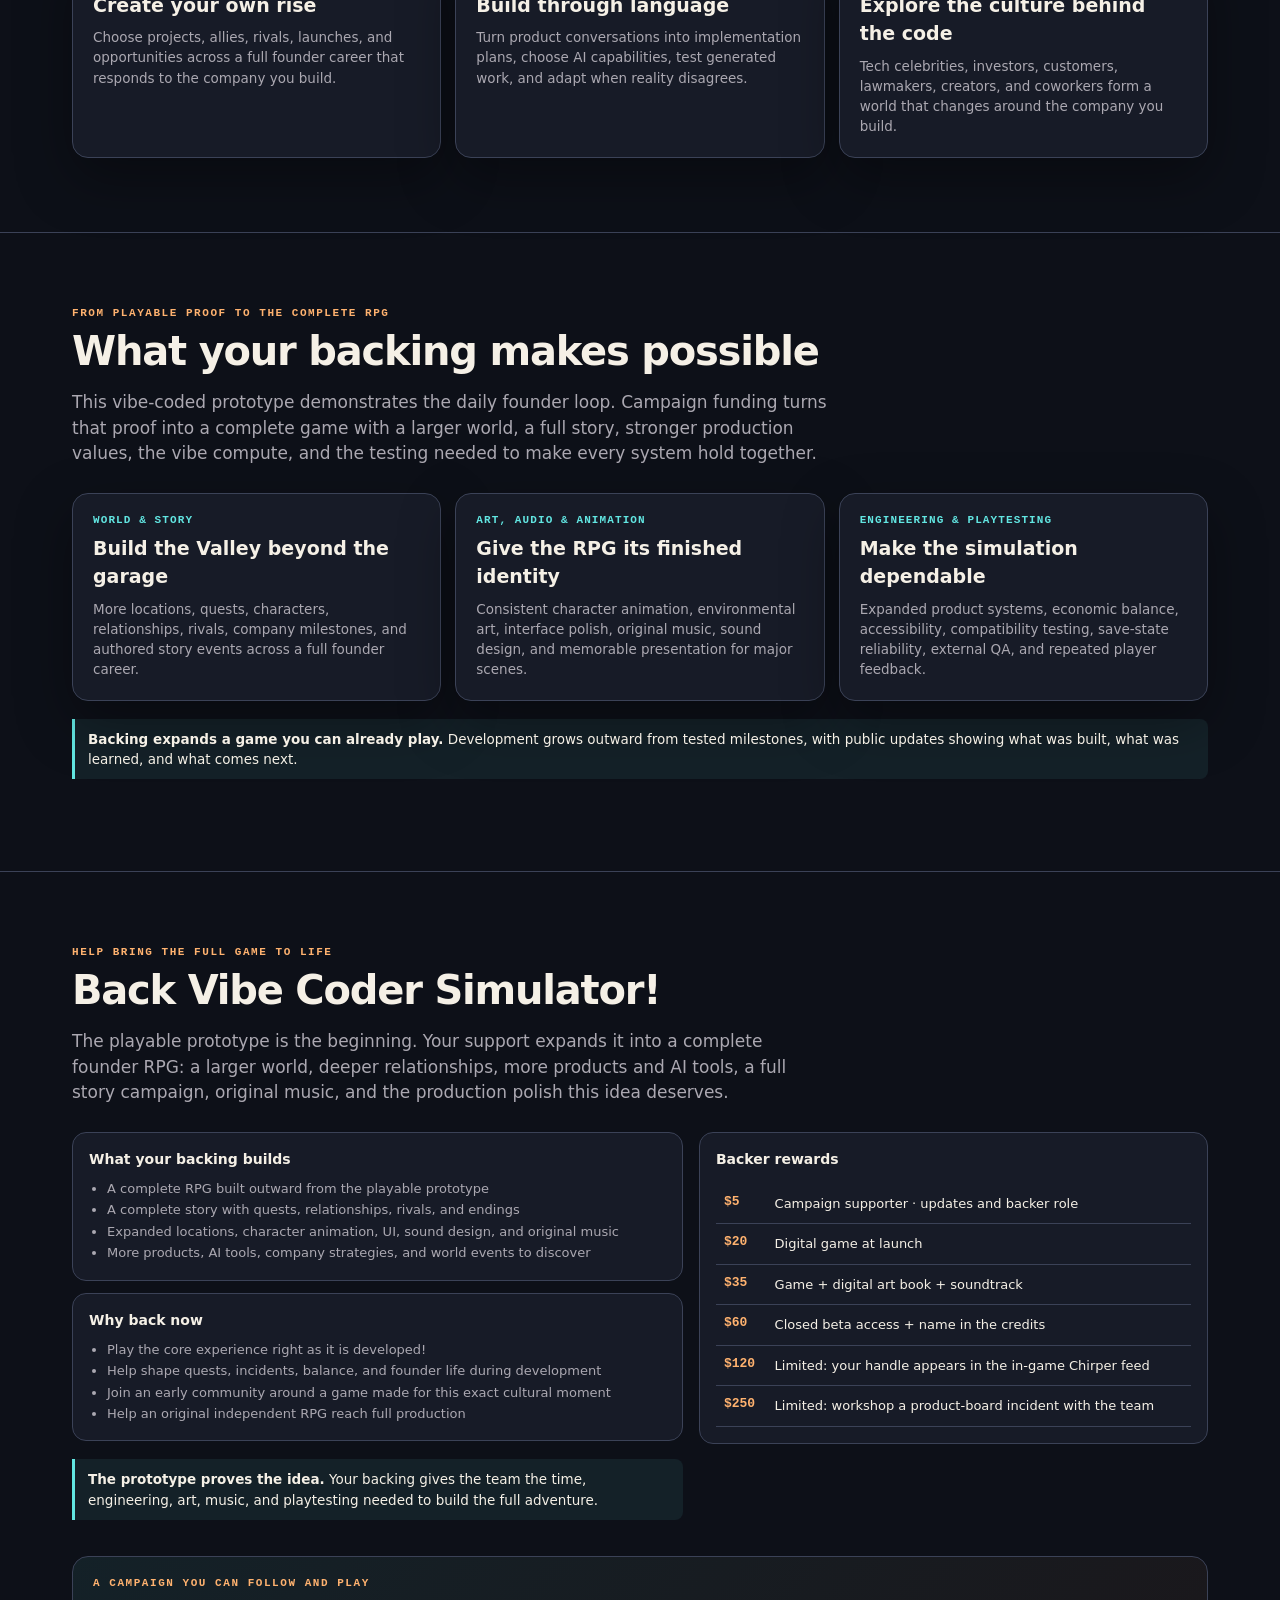
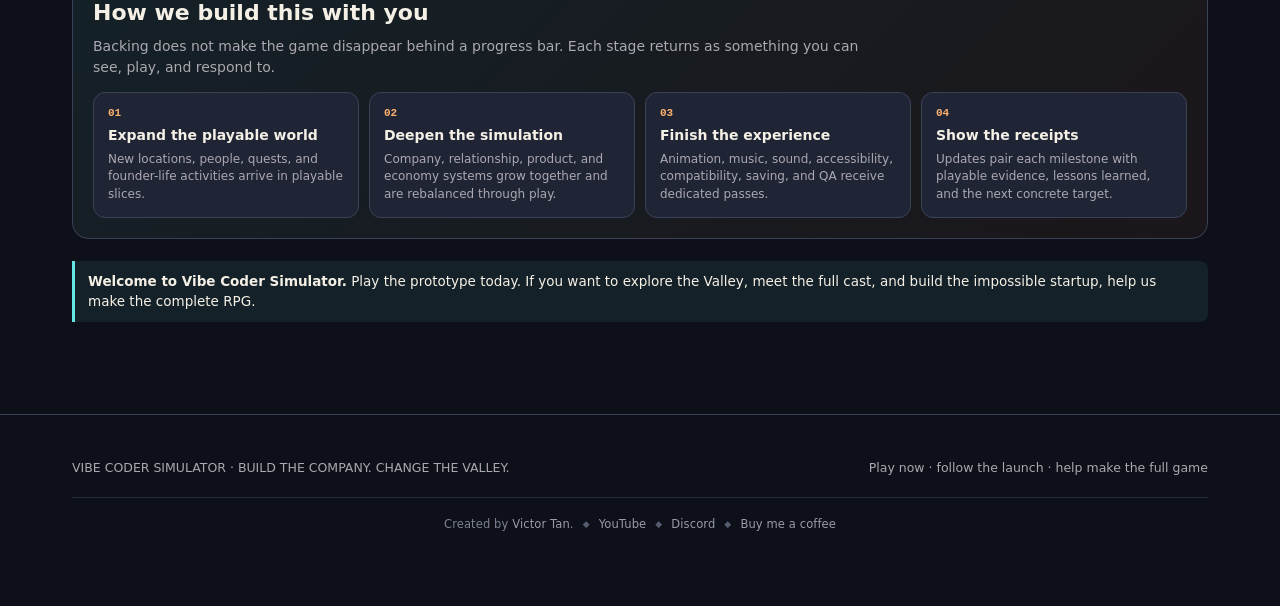
==== commit c7226804: "Add mobile campaign and prototype layouts" ====
--- a/index.html
+++ b/index.html
@@ -13,14 +13,16 @@
   }
   *{box-sizing:border-box}
   html{scroll-behavior:smooth}
-  body{margin:0;background:var(--bg);color:var(--ink);font-family:Inter,ui-sans-serif,system-ui,-apple-system,"Segoe UI",sans-serif;line-height:1.5}
+  body{margin:0;overflow-x:hidden;background:var(--bg);color:var(--ink);font-family:Inter,ui-sans-serif,system-ui,-apple-system,"Segoe UI",sans-serif;line-height:1.5}
   .micro{font:700 11px/1.2 ui-monospace,SFMono-Regular,Menlo,monospace;letter-spacing:.14em;text-transform:uppercase;color:var(--orange2)}
   .wrap{max-width:1180px;margin:0 auto;padding:0 22px}
   nav{position:sticky;top:0;z-index:40;background:rgba(13,16,24,.92);backdrop-filter:blur(8px);border-bottom:1px solid var(--line)}
-  nav .wrap{display:flex;gap:4px;align-items:center;padding:10px 22px;overflow-x:auto}
+  nav .wrap{display:flex;gap:4px;align-items:center;padding:10px 22px}
   nav b{font-size:13px;letter-spacing:-.02em;margin-right:12px;white-space:nowrap}
+  .nav-links{display:flex;gap:4px;align-items:center;min-width:0}
   nav a{color:var(--muted);text-decoration:none;font-size:12px;font-weight:700;padding:7px 11px;border-radius:999px;white-space:nowrap}
   nav a:hover{color:var(--ink);background:var(--panel2)}
+  .nav-toggle{display:none;border:1px solid var(--line);border-radius:9px;background:var(--panel2);color:var(--ink);min-width:44px;min-height:44px;padding:8px 12px;font-weight:800;cursor:pointer}
   section{padding:74px 0;border-bottom:1px solid var(--line)}
   h2{font-size:clamp(26px,3.4vw,40px);letter-spacing:-.03em;line-height:1.08;margin:10px 0 14px}
   h3{font-size:17px;margin:0 0 8px}
@@ -60,6 +62,9 @@
   /* DEMO */
   .demo-frame{margin-top:26px;border:1px solid var(--line);border-radius:18px;overflow:hidden;box-shadow:var(--shadow);background:var(--panel)}
   .demo-frame iframe{width:100%;height:820px;border:0;display:block}
+  .mobile-play{display:none;position:relative;min-height:470px;padding:24px;align-items:flex-end;background:linear-gradient(180deg,rgba(6,8,14,.1),rgba(6,8,14,.94)),url('ChatGPT/UI-UX/backgrounds/BG-12/bg-12-dark-night-garage-v1.png') center/cover}
+  .mobile-play-card{width:100%;padding:20px;border:1px solid var(--line);border-left:4px solid var(--orange);border-radius:14px;background:rgba(13,16,24,.96);box-shadow:var(--shadow)}
+  .mobile-play-card h3{font-size:24px;line-height:1.1;margin:7px 0 10px}.mobile-play-card p{margin:0 0 16px;color:var(--muted);font-size:14px}.mobile-play-card .btn{display:block;min-height:48px;text-align:center}
   .demo-note{display:flex;gap:12px;justify-content:space-between;align-items:center;padding:12px 16px;border-top:1px solid var(--line);flex-wrap:wrap}
   .demo-note p{margin:0;font-size:12.5px;color:var(--muted)}
   .demo-frame.expanded{position:fixed;inset:8px;z-index:100;margin:0;border-radius:14px;display:flex;flex-direction:column;background:var(--bg)}
@@ -155,11 +160,29 @@
     .demo-frame iframe{height:640px}
   }
   @media(max-width:700px){
+    .wrap{padding-left:16px;padding-right:16px}
+    nav .wrap{padding:8px 16px;justify-content:space-between;flex-wrap:wrap}
+    nav b{margin-right:auto;font-size:12px}
+    .nav-toggle{display:block}
+    .nav-links{display:none;flex-basis:100%;width:100%;padding:8px 0 5px;grid-template-columns:1fr 1fr;gap:4px}
+    nav.menu-open .nav-links{display:grid}
+    nav .nav-links a{padding:11px 10px;border:1px solid transparent;border-radius:8px;white-space:normal}
+    nav .nav-links a:focus-visible{border-color:var(--cyan)}
+    section{padding:52px 0}
     .hero{background-position:64% 24%;background-size:auto 100%}
-    .hero .wrap{align-items:flex-end;min-height:700px;padding-top:300px}
-    .hero-copy{width:100%;max-width:none;padding:30px 0 38px;background:linear-gradient(90deg,rgba(13,16,24,.9),rgba(13,16,24,.72))}
+    .hero .wrap{align-items:flex-end;min-height:640px;padding-top:250px}
+    .hero-copy{width:100%;max-width:none;padding:24px 0 32px;background:linear-gradient(90deg,rgba(13,16,24,.94),rgba(13,16,24,.78))}
+    .hero h1{font-size:clamp(42px,13vw,58px)}
+    .hero p{font-size:16px}
+    .hero-cta .btn{width:100%;min-height:48px;text-align:center}
     .grid3,.gallery,.people-grid,.roadmap{grid-template-columns:1fr}
     .oracle-art{min-height:420px}.oracle-copy{padding:28px}
+    .demo-frame iframe{display:none}
+    .mobile-play{display:flex}
+    .demo-note{padding:12px 14px}.demo-note p{font-size:12px}.demo-note #demo-expand{display:none}
+    .budget-table{display:block;overflow-x:auto}
+    .scene{min-height:700px}
+    .scene-box{max-height:68%;overflow:auto}
     footer .wrap{grid-template-columns:1fr;text-align:center}
     .creator-credit{grid-column:1;flex-wrap:wrap;row-gap:5px}
   }
@@ -167,10 +190,13 @@
 </head>
 <body>
 
-<nav><div class="wrap">
+<nav id="site-nav"><div class="wrap">
   <b>VIBE CODER SIMULATOR</b>
-  <a href="#premise">The game</a><a href="#play">Play now!</a><a href="#world">The world</a>
-  <a href="#people">Meet the cast</a><a href="#cutscene">Reality... Fiction... Or both?</a><a href="#proof">What it is</a><a href="#funding">What backing builds</a><a href="#backing">Back the game</a>
+  <button class="nav-toggle" type="button" aria-expanded="false" aria-controls="nav-links">Menu</button>
+  <div class="nav-links" id="nav-links">
+    <a href="#premise">The game</a><a href="#play">Play now!</a><a href="#world">The world</a>
+    <a href="#people">Meet the cast</a><a href="#cutscene">Reality... Fiction... Or both?</a><a href="#proof">What it is</a><a href="#funding">What backing builds</a><a href="#backing">Back the game</a>
+  </div>
 </div></nav>
 
 <!-- ============ HERO ============ -->
@@ -236,6 +262,14 @@
   station, decide what to build with ORACLE, test the result, use the rest of your day,
   and decide how to launch. This interactive prototype is the opening taste of the full RPG.</p>
   <div class="demo-frame">
+    <div class="mobile-play">
+      <div class="mobile-play-card">
+        <div class="micro">Made for your phone</div>
+        <h3>Play in a full-screen mobile view</h3>
+        <p>The prototype opens as its own page so the game, choices, and dialogs can use your entire screen.</p>
+        <a class="btn primary" href="playable-prototype-v5.html">Launch the mobile prototype ▶</a>
+      </div>
+    </div>
     <iframe src="playable-prototype-v5.html" title="Vibe Coder Simulator — playable Day 7/8 slice"></iframe>
     <div class="demo-note">
       <p>Choose a station to open its action. Movement is intentionally disabled in this preview.</p>
@@ -469,6 +503,18 @@
 const sceneArt = document.getElementById('scene-art');
 const demoFrame = document.querySelector('.demo-frame');
 const demoExpand = document.getElementById('demo-expand');
+const siteNav = document.getElementById('site-nav');
+const navToggle = siteNav.querySelector('.nav-toggle');
+navToggle.onclick = () => {
+  const open = siteNav.classList.toggle('menu-open');
+  navToggle.setAttribute('aria-expanded', String(open));
+  navToggle.textContent = open ? 'Close' : 'Menu';
+};
+siteNav.querySelectorAll('.nav-links a').forEach(link => link.onclick = () => {
+  siteNav.classList.remove('menu-open');
+  navToggle.setAttribute('aria-expanded', 'false');
+  navToggle.textContent = 'Menu';
+});
 function setDemoExpanded(expanded){
   demoFrame.classList.toggle('expanded', expanded);
   document.body.classList.toggle('demo-expanded', expanded);
